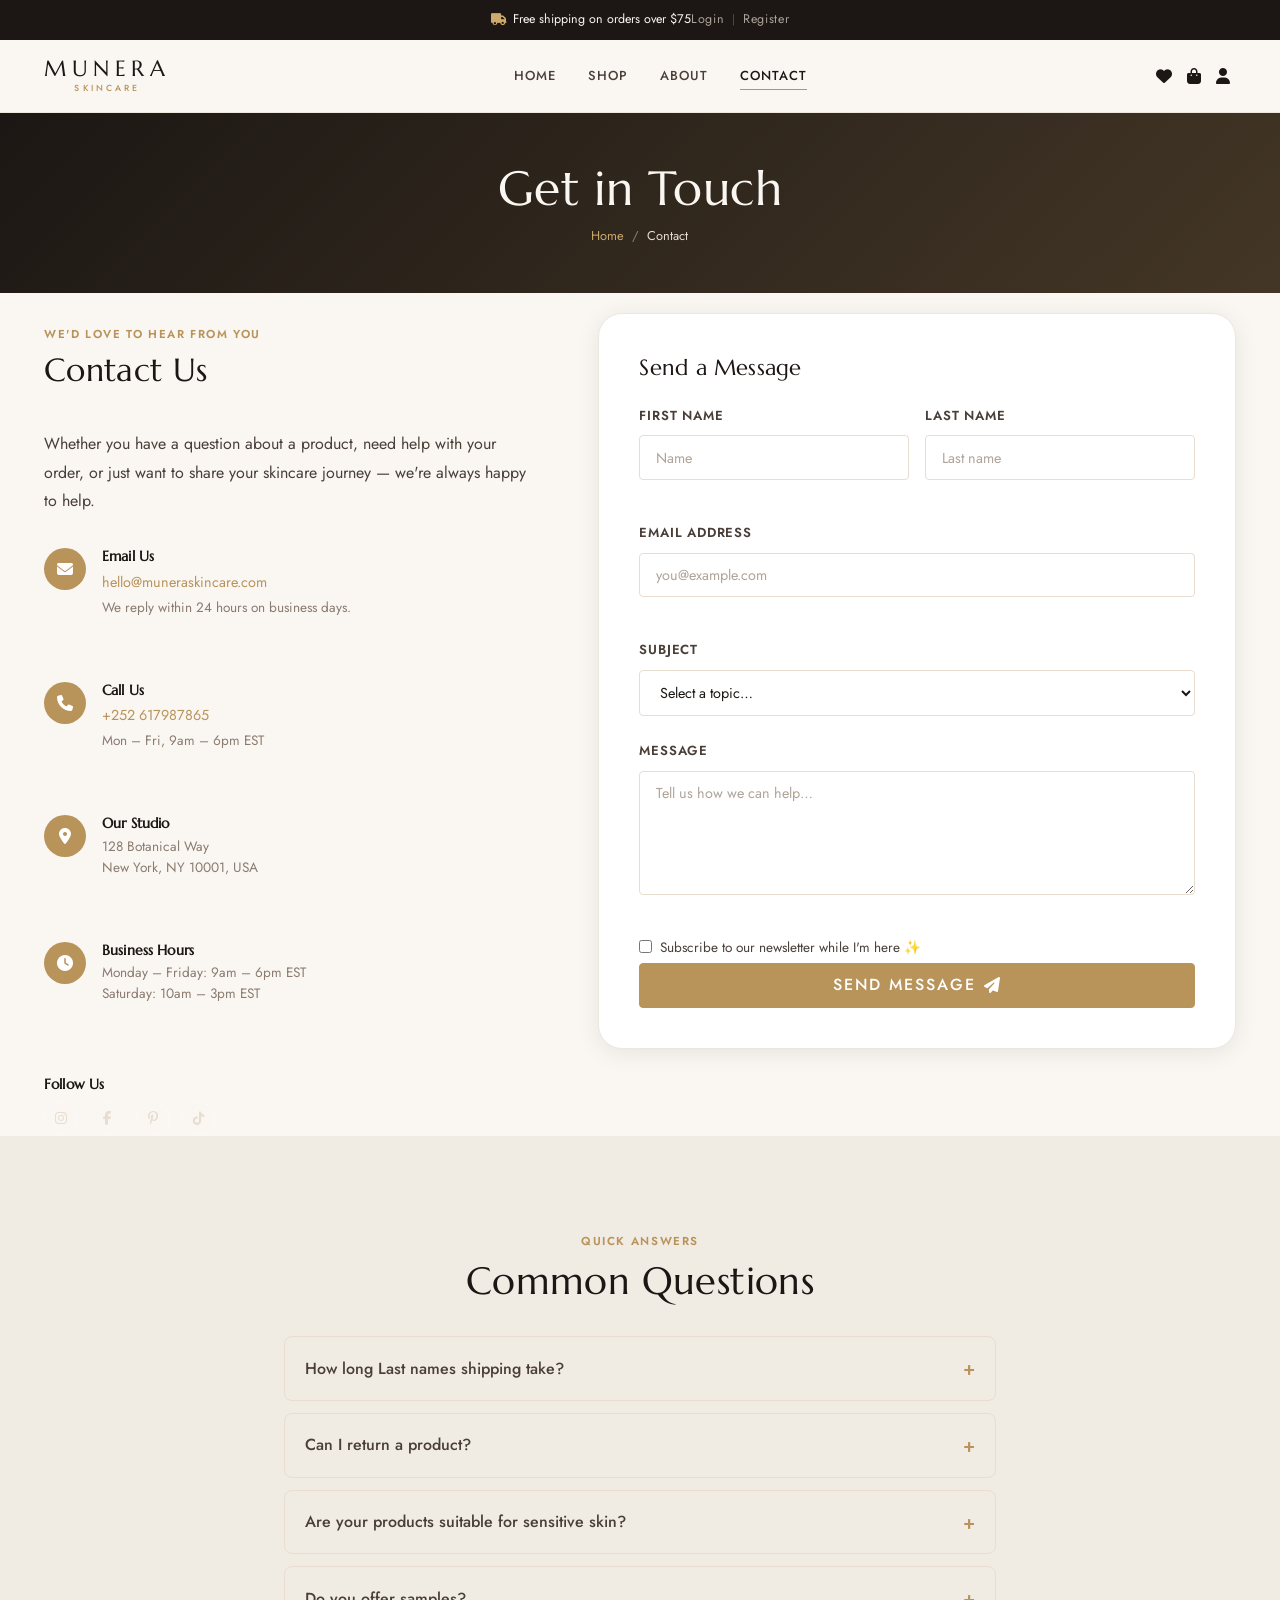
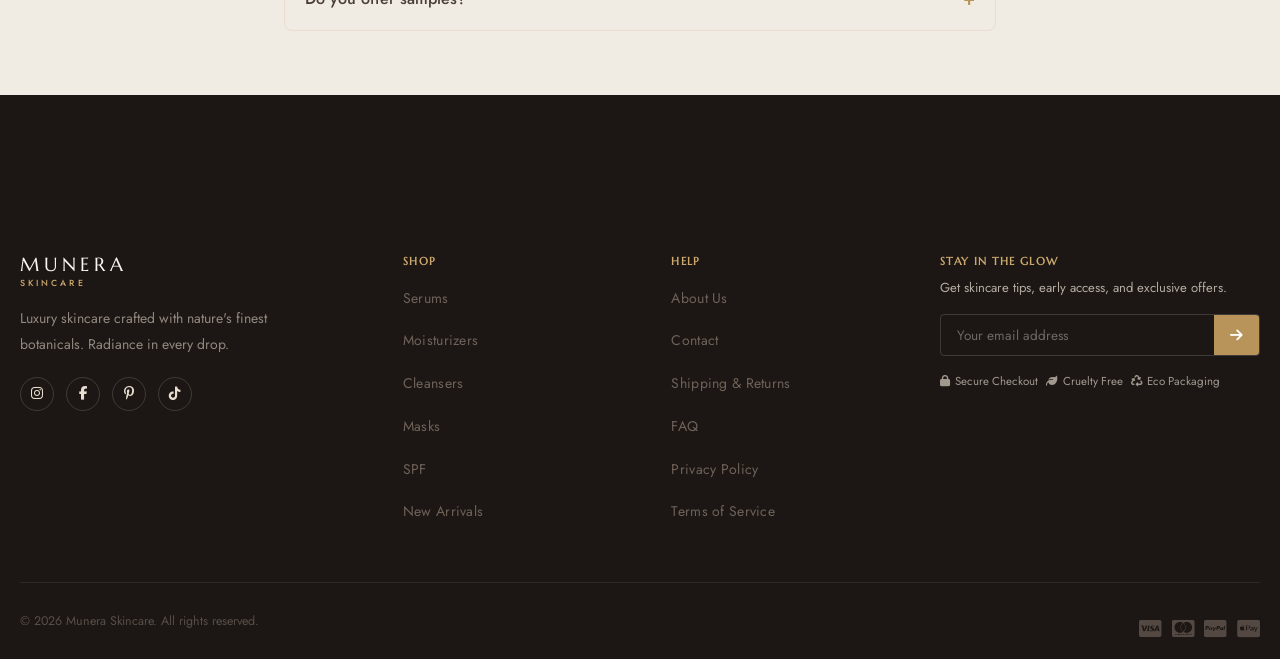
==== contact.html @ 031cec19 "contact" ====
<!DOCTYPE html>
<html lang="en">
<head>
  <meta charset="UTF-8">
  <meta name="viewport" content="width=device-width, initial-scale=1.0">
  <title>Contact — Munera Skincare</title>
  <link rel="preconnect" href="https://fonts.googleapis.com">
  <link rel="preconnect" href="https://fonts.gstatic.com" crossorigin>
  <link href="https://fonts.googleapis.com/css2?family=Marcellus&family=Jost:wght@300;400;500;600&display=swap" rel="stylesheet">
  <link rel="stylesheet" href="https://cdnjs.cloudflare.com/ajax/libs/font-awesome/6.5.0/css/all.min.css">
  <link rel="stylesheet" href="assets/css/style.css">
  <link rel="stylesheet" href="assets/css/pages.css">
</head>
<body>

  <div id="app-header"></div>
  <div id="toast-container"></div>

  <main>
    <div class="page-banner page-banner-sm">
      <div class="page-banner-overlay"></div>
      <div class="page-banner-content container">
        <h1>Get in Touch</h1>
        <nav class="breadcrumb" aria-label="Breadcrumb">
          <ol>
            <li><a href="index.html">Home</a></li>
            <li aria-current="page">Contact</li>
          </ol>
        </nav>
      </div>
    </div>

    <section class="contact-section section">
      <div class="container">
        <div class="contact-layout">

          <!-- Info Column -->
          <div class="contact-info">
            <div class="section-head" style="text-align:left">
              <span class="section-eyebrow">We'd love to hear from you</span>
              <h2 class="section-title">Contact Us</h2>
            </div>
            <p style="color:var(--text-body);margin-bottom:2rem;line-height:1.8">
              Whether you have a question about a product, need help with your order, or just want to share your skincare journey — we're always happy to help.
            </p>

            <div class="contact-info-items">
              <div class="contact-info-item">
                <div class="contact-icon"><i class="fas fa-envelope"></i></div>
                <div>
                  <h4>Email Us</h4>
                  <a href="mailto:hello@muneraskincare.com">hello@muneraskincare.com</a>
                  <p>We reply within 24 hours on business days.</p>
                </div>
              </div>
              <div class="contact-info-item">
                <div class="contact-icon"><i class="fas fa-phone"></i></div>
                <div>
                  <h4>Call Us</h4>
                  <a href="tel:+18005550123">+252 617987865</a>
                  <p>Mon – Fri, 9am – 6pm EST</p>
                </div>
              </div>
              <div class="contact-info-item">
                <div class="contact-icon"><i class="fas fa-map-marker-alt"></i></div>
                <div>
                  <h4>Our Studio</h4>
                  <p>128 Botanical Way<br>New York, NY 10001, USA</p>
                </div>
              </div>
              <div class="contact-info-item">
                <div class="contact-icon"><i class="fas fa-clock"></i></div>
                <div>
                  <h4>Business Hours</h4>
                  <p>Monday – Friday: 9am – 6pm EST<br>Saturday: 10am – 3pm EST</p>
                </div>
              </div>
            </div>

            <div class="contact-social">
              <h4>Follow Us</h4>
              <div class="footer-social" style="margin-top:.5rem">
                <a href="#" aria-label="Instagram"><i class="fab fa-instagram"></i></a>
                <a href="#" aria-label="Facebook"><i class="fab fa-facebook-f"></i></a>
                <a href="#" aria-label="Pinterest"><i class="fab fa-pinterest-p"></i></a>
                <a href="#" aria-label="TikTok"><i class="fab fa-tiktok"></i></a>
              </div>
            </div>
          </div>

          <!-- Contact Form -->
          <div class="contact-form-card">
            <h3>Send a Message</h3>
            <form id="contact-form" novalidate>

              <div class="form-row-2">
                <div class="form-group">
                  <label class="form-label">First Name</label>
                  <input type="text" id="cf-first" class="form-input" placeholder="Name" required>
                  <span class="field-error" id="cf-first-error"></span>
                </div>
                <div class="form-group">
                  <label class="form-label">Last Name</label>
                  <input type="text" id="cf-last" class="form-input" placeholder="Last name" required>
                </div>
              </div>

              <div class="form-group">
                <label class="form-label">Email Address</label>
                <input type="email" id="cf-email" class="form-input" placeholder="you@example.com" required>
                <span class="field-error" id="cf-email-error"></span>
              </div>

              <div class="form-group">
                <label class="form-label">Subject</label>
                <select id="cf-subject" class="form-input">
                  <option value="">Select a topic…</option>
                  <option value="order">Order Enquiry</option>
                  <option value="product">Product Question</option>
                  <option value="return">Returns &amp; Refunds</option>
                  <option value="wholesale">Wholesale</option>
                  <option value="press">Press &amp; Media</option>
                  <option value="other">Other</option>
                </select>
              </div>

              <div class="form-group">
                <label class="form-label">Message</label>
                <textarea id="cf-message" class="form-input form-textarea" rows="5" placeholder="Tell us how we can help…" required></textarea>
                <span class="field-error" id="cf-message-error"></span>
              </div>

              <div class="form-check-group">
                <label class="form-check">
                  <input type="checkbox" id="cf-newsletter"> Subscribe to our newsletter while I'm here ✨
                </label>
              </div>

              <div class="form-error-banner" id="cf-error" style="display:none"></div>
              <div class="form-success-banner" id="cf-success" style="display:none">
                <i class="fas fa-check-circle"></i> Thanks for reaching out! We'll be in touch soon.
              </div>

              <button type="submit" class="btn btn-gold btn-lg btn-block" id="cf-submit">
                Send Message <i class="fas fa-paper-plane"></i>
              </button>
            </form>
          </div>

        </div>
      </div>
    </section>

    <!-- FAQ Teaser -->
    <section class="contact-faq section" style="background:var(--cream-dark)">
      <div class="container" style="max-width:760px;text-align:center">
        <span class="section-eyebrow">Quick Answers</span>
        <h2 class="section-title">Common Questions</h2>
        <div class="faq-list">
          <details class="faq-item">
            <summary>How long Last names shipping take?</summary>
            <p>Standard shipping takes 3–5 business days within the US. Express (1–2 days) is available at checkout. International orders typically arrive in 7–14 days.</p>
          </details>
          <details class="faq-item">
            <summary>Can I return a product?</summary>
            <p>Yes — we offer a 30-day satisfaction guarantee. If you're not happy with your purchase, contact us and we'll arrange a full refund or exchange.</p>
          </details>
          <details class="faq-item">
            <summary>Are your products suitable for sensitive skin?</summary>
            <p>All Munera products are dermatologist-tested and fragrance-free. Products marked "sensitive" on our shop are specifically formulated for reactive skin.</p>
          </details>
          <details class="faq-item">
            <summary>Do you offer samples?</summary>
            <p>Yes! We include a complimentary sample with every order. You can also request specific samples when you email us.</p>
          </details>
        </div>
      </div>
    </section>

  </main>

  <div id="app-footer"></div>

  <script src="assets/js/api.js"></script>
  <script src="assets/js/app.js"></script>
  <script>
    document.addEventListener('DOMContentLoaded', () => {
      document.getElementById('contact-form')?.addEventListener('submit', async e => {
        e.preventDefault();
        clearErrors();

        const first   = document.getElementById('cf-first').value.trim();
        const email   = document.getElementById('cf-email').value.trim();
        const message = document.getElementById('cf-message').value.trim();
        let valid = true;

        if (!first)   { showErr('cf-first', 'Name is required.'); valid = false; }
        if (!/^[^\s@]+@[^\s@]+\.[^\s@]+$/.test(email)) { showErr('cf-email', 'Valid email required.'); valid = false; }
        if (!message) { showErr('cf-message', 'Please enter your message.'); valid = false; }
        if (!valid) return;

        const btn = document.getElementById('cf-submit');
        btn.disabled = true;
        btn.innerHTML = '<i class="fas fa-spinner fa-spin"></i> Sending…';

        // Simulate network delay
        await new Promise(r => setTimeout(r, 1000));

        document.getElementById('cf-success').style.display = 'flex';
        document.getElementById('contact-form').reset();
        btn.innerHTML = 'Send Message <i class="fas fa-paper-plane"></i>';
        btn.disabled = false;
        Toast.show('Message sent! We\'ll be in touch soon. ✨', 'success');
      });

      function showErr(id, msg) {
        const el = document.getElementById(`${id}-error`);
        if (el) el.textContent = msg;
        document.getElementById(id)?.classList.add('input-error');
      }
      function clearErrors() {
        document.querySelectorAll('.field-error').forEach(e => e.textContent = '');
        document.querySelectorAll('.form-input').forEach(i => i.classList.remove('input-error'));
        document.getElementById('cf-success').style.display = 'none';
      }
    });
  </script>
</body>
</html>
---- assets/css/style.css ----
/* ============================================================
   MUNERA SKINCARE — Global Styles
   Design System: Luxury Minimalism
   ============================================================ */

@import url('https://fonts.googleapis.com/css2?family=Marcellus&family=Jost:wght@300;400;500;600&display=swap');

/* ── CSS Variables ─────────────────────────────────────────── */
:root {
  --cream: #FAF7F3;
  --cream-dark: #F0EBE3;
  --parchment: #E8DDD0;
  --sand: #D9CBBA;
  --gold: #B8935A;
  --gold-light: #CDA96E;
  --gold-pale: #EDD9B0;
  --text-dark: #1C1714;
  --text-body: #4A3F38;
  --text-muted: #8A7B70;
  --text-light: #B0A49A;
  --border: #E4D9CC;
  --border-light: #EDE7DE;
  --white: #FFFFFF;
  --rose: #C4877A;
  --success: #6A9E72;
  --error: #C45252;
  --warning: #C49A52;
  --shadow-xs: 0 1px 4px rgba(28, 23, 20, 0.06);
  --shadow-sm: 0 2px 10px rgba(28, 23, 20, 0.08);
  --shadow-md: 0 6px 24px rgba(28, 23, 20, 0.10);
  --shadow-lg: 0 16px 48px rgba(28, 23, 20, 0.12);
  --shadow-xl: 0 32px 80px rgba(28, 23, 20, 0.14);
  --font-display: 'Marcellus', Georgia, serif;
  --font-body: 'Jost', 'Helvetica Neue', sans-serif;
  --space-xs: 4px;
  --space-sm: 8px;
  --space-md: 16px;
  --space-lg: 24px;
  --space-xl: 40px;
  --space-2xl: 64px;
  --space-3xl: 96px;
  --radius-sm: 4px;
  --radius-md: 8px;
  --radius-lg: 16px;
  --radius-xl: 24px;
  --radius-full: 999px;
  --ease: cubic-bezier(0.4, 0, 0.2, 1);
  --ease-out: cubic-bezier(0, 0, 0.2, 1);
  --ease-in: cubic-bezier(0.4, 0, 1, 1);
  --duration: 300ms;
  --duration-fast: 150ms;
  --duration-slow: 500ms;
  --container: 1240px;
  --header-h: 72px;
  --topbar-h: 40px;
}

/* ── Reset ─────────────────────────────────────────────────── */
*,
*::before,
*::after {
  box-sizing: border-box;
  margin: 0;
  padding: 0;
}

html {
  scroll-behavior: smooth;
  font-size: 16px;
  -webkit-text-size-adjust: 100%;
}

body {
  font-family: var(--font-body);
  font-weight: 400;
  line-height: 1.6;
  color: var(--text-body);
  background-color: var(--cream);
  overflow-x: hidden;
}

img,
video {
  max-width: 100%;
  display: block;
}

a {
  color: inherit;
  text-decoration: none;
}

button {
  cursor: pointer;
  border: none;
  background: none;
  font-family: inherit;
}

input,
textarea,
select {
  font-family: inherit;
  outline: none;
}

ul,
ol {
  list-style: none;
}

/* ── Typography ────────────────────────────────────────────── */
h1,
h2,
h3,
h4,
h5 {
  font-family: var(--font-display);
  font-weight: 400;
  line-height: 1.2;
  color: var(--text-dark);
  letter-spacing: 0.01em;
}

h1 {
  font-size: clamp(2rem, 5vw, 3.5rem);
}

h2 {
  font-size: clamp(1.6rem, 3.5vw, 2.5rem);
}

h3 {
  font-size: clamp(1.2rem, 2.5vw, 1.75rem);
}

h4 {
  font-size: 1.2rem;
}

h5 {
  font-size: 1rem;
}

p {
  line-height: 1.8;
}

.text-sm {
  font-size: 0.8125rem;
}

.text-base {
  font-size: 1rem;
}

.text-lg {
  font-size: 1.125rem;
}

.text-muted {
  color: var(--text-muted);
}

.text-gold {
  color: var(--gold);
}

.text-center {
  text-align: center;
}

/* ── Layout ────────────────────────────────────────────────── */
.container {
  max-width: var(--container);
  margin: 0 auto;
  padding: 0 var(--space-lg);
}

.section-pad {
  padding: var(--space-3xl) 0;
}

.section-pad-sm {
  padding: var(--space-2xl) 0;
}

.grid-2 {
  display: grid;
  grid-template-columns: 1fr 1fr;
  gap: var(--space-xl);
}

.grid-3 {
  display: grid;
  grid-template-columns: repeat(3, 1fr);
  gap: var(--space-xl);
}

.grid-4 {
  display: grid;
  grid-template-columns: repeat(4, 1fr);
  gap: var(--space-lg);
}

/* ── Section Headers ───────────────────────────────────────── */
.section-header {
  text-align: center;
  margin-bottom: var(--space-2xl);
}

.section-header .eyebrow {
  display: block;
  font-size: 0.75rem;
  font-weight: 600;
  letter-spacing: 0.2em;
  text-transform: uppercase;
  color: var(--gold);
  margin-bottom: var(--space-sm);
}

.section-header h2 {
  margin-bottom: var(--space-md);
}

.section-header p {
  color: var(--text-muted);
  max-width: 520px;
  margin: 0 auto;
  font-size: 0.9375rem;
}

.section-divider {
  display: flex;
  align-items: center;
  gap: var(--space-md);
  margin: var(--space-md) auto;
  max-width: 200px;
  justify-content: center;
}

.section-divider::before,
.section-divider::after {
  content: '';
  flex: 1;
  height: 1px;
  background: var(--gold-pale);
}

.section-divider i {
  color: var(--gold);
  font-size: 0.625rem;
}

/* ── Buttons ───────────────────────────────────────────────── */
.btn {
  display: inline-flex;
  align-items: center;
  justify-content: center;
  gap: var(--space-sm);
  padding: 14px 32px;
  font-family: var(--font-body);
  font-size: 0.8125rem;
  font-weight: 500;
  letter-spacing: 0.12em;
  text-transform: uppercase;
  border-radius: var(--radius-sm);
  transition: all var(--duration) var(--ease);
  white-space: nowrap;
  line-height: 1;
}

.btn-primary {
  background-color: var(--text-dark);
  color: var(--white);
  border: 1px solid var(--text-dark);
}

.btn-primary:hover {
  background-color: var(--gold);
  border-color: var(--gold);
  transform: translateY(-1px);
  box-shadow: var(--shadow-md);
}

.btn-secondary {
  background-color: transparent;
  color: var(--text-dark);
  border: 1px solid var(--text-dark);
}

.btn-secondary:hover {
  background-color: var(--text-dark);
  color: var(--white);
}

.btn-gold {
  background-color: var(--gold);
  color: var(--white);
  border: 1px solid var(--gold);
}

.btn-gold:hover {
  background-color: var(--text-dark);
  border-color: var(--text-dark);
  transform: translateY(-1px);
  box-shadow: var(--shadow-md);
}

.btn-outline-gold {
  background-color: transparent;
  color: var(--gold);
  border: 1px solid var(--gold);
}

.btn-outline-gold:hover {
  background-color: var(--gold);
  color: var(--white);
}

.btn-ghost {
  background-color: transparent;
  color: var(--text-body);
  border: 1px solid var(--border);
}

.btn-ghost:hover {
  border-color: var(--text-dark);
  color: var(--text-dark);
}

.btn-icon {
  display: inline-flex;
  align-items: center;
  justify-content: center;
  width: 44px;
  height: 44px;
  border-radius: var(--radius-full);
  color: var(--text-dark);
  transition: all var(--duration-fast) var(--ease);
  position: relative;
}

.btn-icon:hover {
  background-color: var(--cream-dark);
  color: var(--gold);
}

.btn-sm {
  padding: 10px 20px;
  font-size: 0.75rem;
}

.btn-lg {
  padding: 18px 48px;
  font-size: 0.875rem;
}

.btn-full {
  width: 100%;
}

.btn:disabled {
  opacity: 0.5;
  cursor: not-allowed;
  pointer-events: none;
}

.btn-loading {
  position: relative;
  pointer-events: none;
}

.btn-loading::after {
  content: '';
  position: absolute;
  width: 16px;
  height: 16px;
  border: 2px solid transparent;
  border-top-color: currentColor;
  border-radius: 50%;
  animation: spin 0.7s linear infinite;
}

/* ── Badge ─────────────────────────────────────────────────── */
.badge {
  display: inline-flex;
  align-items: center;
  justify-content: center;
  min-width: 18px;
  height: 18px;
  padding: 0 5px;
  font-size: 0.6875rem;
  font-weight: 600;
  line-height: 1;
  background-color: var(--gold);
  color: var(--white);
  border-radius: var(--radius-full);
}

/* ── Form Elements ─────────────────────────────────────────── */
.form-group {
  margin-bottom: var(--space-lg);
}

.form-label {
  display: block;
  font-size: 0.8125rem;
  font-weight: 500;
  letter-spacing: 0.05em;
  color: var(--text-dark);
  margin-bottom: var(--space-xs);
  text-transform: uppercase;
}

.form-input {
  width: 100%;
  padding: 13px 16px;
  font-size: 0.9375rem;
  color: var(--text-dark);
  background-color: var(--white);
  border: 1px solid var(--border);
  border-radius: var(--radius-sm);
  transition: border-color var(--duration-fast) var(--ease);
}

.form-input:focus {
  border-color: var(--gold);
  box-shadow: 0 0 0 3px rgba(184, 147, 90, 0.12);
}

.form-input::placeholder {
  color: var(--text-light);
}

.form-input.error {
  border-color: var(--error);
}

.form-error {
  font-size: 0.8125rem;
  color: var(--error);
  margin-top: 6px;
}

.form-select {
  appearance: none;
  background-image: url("data:image/svg+xml,%3Csvg xmlns='http://www.w3.org/2000/svg' width='12' height='8' fill='none'%3E%3Cpath d='M1 1l5 5 5-5' stroke='%238A7B70' stroke-width='1.5' stroke-linecap='round'/%3E%3C/svg%3E");
  background-repeat: no-repeat;
  background-position: right 16px center;
  padding-right: 40px;
}

textarea.form-input {
  resize: vertical;
  min-height: 120px;
}

/* ── Top Bar ───────────────────────────────────────────────── */
.topbar {
  background-color: var(--text-dark);
  color: var(--parchment);
  height: var(--topbar-h);
  display: flex;
  align-items: center;
}

.topbar .container {
  display: flex;
  align-items: center;
  justify-content: space-between;
}

.topbar-message {
  font-size: 0.75rem;
  letter-spacing: 0.08em;
  color: var(--parchment);
}

.topbar-message a {
  color: var(--gold-pale);
  text-decoration: underline;
  margin-left: 4px;
}

.topbar-links {
  display: flex;
  gap: var(--space-lg);
  font-size: 0.75rem;
}

.topbar-links a {
  color: var(--parchment);
  opacity: 0.7;
  transition: opacity var(--duration-fast);
  letter-spacing: 0.05em;
}

.topbar-links a:hover {
  opacity: 1;
}

/* ── Header ────────────────────────────────────────────────── */
.site-header {
  position: sticky;
  top: 0;
  left: 0;
  right: 0;
  z-index: 1000;
  background-color: var(--cream);
  border-bottom: 1px solid var(--border-light);
  transition: transform 0.3s var(--ease), box-shadow 0.3s var(--ease), background 0.3s var(--ease);
}

.site-header.scrolled {
  box-shadow: var(--shadow-sm);
}

.site-header.header-hidden {
  transform: translateY(-100%);
}

.header-inner {
  display: flex;
  align-items: center;
  justify-content: space-between;
  height: var(--header-h);
  gap: var(--space-xl);
}

/* Logo */
.logo {
  display: flex;
  flex-direction: column;
  align-items: center;
  text-decoration: none;
  flex-shrink: 0;
}

.logo-text {
  font-family: var(--font-display);
  font-size: 1.625rem;
  color: var(--text-dark);
  letter-spacing: 0.3em;
  line-height: 1;
}

.logo-tagline {
  font-size: 0.5625rem;
  font-weight: 500;
  letter-spacing: 0.45em;
  color: var(--gold);
  text-transform: uppercase;
  margin-top: 3px;
}

/* Main Nav */
.main-nav {
  display: flex;
  gap: 0;
}

.main-nav>ul {
  display: flex;
  align-items: center;
  gap: 4px;
}

.main-nav a {
  display: block;
  padding: 8px 14px;
  font-size: 0.8125rem;
  font-weight: 500;
  letter-spacing: 0.08em;
  text-transform: uppercase;
  color: var(--text-body);
  transition: color var(--duration-fast) var(--ease);
  position: relative;
}

.main-nav a::after {
  content: '';
  position: absolute;
  bottom: 4px;
  left: 14px;
  right: 14px;
  height: 1px;
  background-color: var(--gold);
  transform: scaleX(0);
  transition: transform var(--duration) var(--ease);
  transform-origin: center;
}

.main-nav a:hover,
.main-nav a.active {
  color: var(--text-dark);
}

.main-nav a:hover::after,
.main-nav a.active::after {
  transform: scaleX(1);
}

/* Dropdown */
.nav-item {
  position: relative;
}

.nav-dropdown {
  position: absolute;
  top: calc(100% + 8px);
  left: 0;
  min-width: 200px;
  background-color: var(--white);
  border: 1px solid var(--border-light);
  border-radius: var(--radius-md);
  box-shadow: var(--shadow-lg);
  padding: var(--space-sm) 0;
  opacity: 0;
  visibility: hidden;
  transform: translateY(8px);
  transition: all var(--duration-fast) var(--ease);
  z-index: 100;
}

.nav-item:hover .nav-dropdown {
  opacity: 1;
  visibility: visible;
  transform: translateY(0);
}

.nav-dropdown li a {
  padding: 10px 20px;
  font-size: 0.8125rem;
  letter-spacing: 0.05em;
  text-transform: none;
  color: var(--text-body);
}

.nav-dropdown li a::after {
  display: none;
}

.nav-dropdown li a:hover {
  color: var(--gold);
  background-color: var(--cream);
}

/* Header Actions */
.header-actions {
  display: flex;
  align-items: center;
  gap: 4px;
}

.header-actions .btn-icon {
  width: 40px;
  height: 40px;
  font-size: 1rem;
  color: var(--text-body);
}

.header-actions .btn-icon:hover {
  color: var(--gold);
}

.icon-wrap {
  position: relative;
  display: inline-flex;
}

.icon-wrap .badge {
  position: absolute;
  top: -4px;
  right: -4px;
  min-width: 16px;
  height: 16px;
  font-size: 0.625rem;
  padding: 0 4px;
  pointer-events: none;
}

/* ── Hamburger Toggle ──────────────────────────────────────── */
.menu-toggle {
  display: none;
  flex-direction: column;
  justify-content: center;
  align-items: center;
  gap: 5px;
  width: 40px;
  height: 40px;
  background: none;
  border: none;
  cursor: pointer;
  padding: 6px;
  flex-shrink: 0;
}

.menu-toggle span {
  display: block;
  width: 22px;
  height: 2px;
  background-color: var(--text-dark);
  border-radius: 2px;
  transition: transform 0.3s var(--ease), opacity 0.3s var(--ease);
  transform-origin: center;
}

#menu-toggle.open span:nth-child(1) {
  transform: translateY(7px) rotate(45deg);
}

#menu-toggle.open span:nth-child(2) {
  opacity: 0;
  transform: scaleX(0);
}

#menu-toggle.open span:nth-child(3) {
  transform: translateY(-7px) rotate(-45deg);
}

/* ── Search Bar ────────────────────────────────────────────── */
.search-overlay {
  position: fixed;
  top: 0;
  left: 0;
  right: 0;
  bottom: 0;
  background-color: rgba(28, 23, 20, 0.5);
  z-index: 2000;
  opacity: 0;
  visibility: hidden;
  transition: all var(--duration) var(--ease);
  backdrop-filter: blur(4px);
}

.search-overlay.active {
  opacity: 1;
  visibility: visible;
}

.search-box {
  position: absolute;
  top: 0;
  left: 0;
  right: 0;
  background-color: var(--white);
  padding: var(--space-lg) 0;
  transform: translateY(-100%);
  transition: transform var(--duration) var(--ease);
}

.search-overlay.active .search-box {
  transform: translateY(0);
}

.search-form {
  display: flex;
  align-items: center;
  gap: var(--space-md);
  max-width: 640px;
  margin: 0 auto;
}

.search-form input {
  flex: 1;
  font-family: var(--font-display);
  font-size: 1.5rem;
  color: var(--text-dark);
  border: none;
  border-bottom: 1px solid var(--border);
  padding: 8px 0;
  background: transparent;
}

.search-form input::placeholder {
  color: var(--parchment);
}

.search-close {
  font-size: 1.125rem;
  color: var(--text-muted);
  transition: color var(--duration-fast);
}

.search-close:hover {
  color: var(--text-dark);
}

/* ── Mobile Nav ────────────────────────────────────────────── */
.mobile-nav {
  position: fixed;
  top: 0;
  left: 0;
  bottom: 0;
  width: min(300px, 85vw);
  background: white;
  z-index: 1100;
  transform: translateX(-100%);
  transition: transform 0.35s cubic-bezier(0.4, 0, 0.2, 1);
  display: flex;
  flex-direction: column;
  overflow-y: auto;
}

.mobile-nav.open {
  transform: none;
}

.mobile-nav-head {
  display: flex;
  justify-content: space-between;
  align-items: center;
  padding: 1.25rem 1.5rem;
  border-bottom: 1px solid var(--cream-dark);
}

.mobile-close {
  background: none;
  border: none;
  cursor: pointer;
  font-size: 1.1rem;
  color: var(--text-muted);
}

.mobile-nav-list {
  list-style: none;
  padding: 1rem 0;
  flex: 1;
}

.mobile-nav-list li a {
  display: flex;
  align-items: center;
  gap: 0.75rem;
  padding: 0.8rem 1.5rem;
  color: var(--text-body);
  text-decoration: none;
  font-size: 0.9rem;
  transition: background 0.2s, color 0.2s;
}

.mobile-nav-list li a:hover {
  background: var(--cream-dark);
  color: var(--gold);
}

.mobile-divider {
  height: 1px;
  background: var(--cream-dark);
  margin: 0.5rem 1.5rem;
}

/* ── Mobile Overlay ────────────────────────────────────────── */
.mobile-overlay {
  position: fixed;
  inset: 0;
  background: rgba(0, 0, 0, 0.5);
  z-index: 1099;
  opacity: 0;
  pointer-events: none;
  transition: opacity 0.3s;
}

.mobile-overlay.open {
  opacity: 1;
  pointer-events: all;
}

/* ── Footer ────────────────────────────────────────────────── */
.site-footer {
  background-color: var(--text-dark);
  color: var(--parchment);
  padding-top: var(--space-3xl);
}

.footer-grid {
  display: grid;
  grid-template-columns: 1.5fr 1fr 1fr 1fr;
  gap: var(--space-2xl);
  padding-bottom: var(--space-2xl);
  border-bottom: 1px solid rgba(255, 255, 255, 0.08);
}

.footer-brand .logo-text {
  color: var(--white);
  font-size: 1.5rem;
}

.footer-brand .logo-tagline {
  color: var(--gold);
}

.footer-brand p {
  margin-top: var(--space-md);
  font-size: 0.875rem;
  color: var(--text-light);
  line-height: 1.8;
  max-width: 260px;
}

.footer-socials {
  display: flex;
  gap: var(--space-sm);
  margin-top: var(--space-lg);
}

.footer-socials a {
  width: 38px;
  height: 38px;
  border-radius: var(--radius-full);
  border: 1px solid rgba(255, 255, 255, 0.1);
  display: flex;
  align-items: center;
  justify-content: center;
  font-size: 0.8125rem;
  color: var(--text-muted);
  transition: all var(--duration-fast);
}

.footer-socials a:hover {
  border-color: var(--gold);
  color: var(--gold);
  transform: translateY(-2px);
}

.footer-col h4 {
  color: var(--white);
  font-family: var(--font-display);
  font-size: 1rem;
  letter-spacing: 0.08em;
  margin-bottom: var(--space-lg);
}

.footer-col ul li {
  margin-bottom: 10px;
}

.footer-col ul li a {
  font-size: 0.875rem;
  color: var(--text-muted);
  transition: color var(--duration-fast);
  letter-spacing: 0.02em;
}

.footer-col ul li a:hover {
  color: var(--gold-pale);
}

.footer-newsletter h4 {
  color: var(--white);
  font-family: var(--font-display);
  font-size: 1rem;
  letter-spacing: 0.08em;
  margin-bottom: var(--space-sm);
}

.footer-newsletter p {
  font-size: 0.875rem;
  color: var(--text-muted);
  margin-bottom: var(--space-md);
}

.newsletter-form {
  display: flex;
  gap: 0;
}

.newsletter-form input {
  flex: 1;
  padding: 12px 16px;
  font-size: 0.875rem;
  background-color: rgba(255, 255, 255, 0.06);
  border: 1px solid rgba(255, 255, 255, 0.1);
  border-right: none;
  border-radius: var(--radius-sm) 0 0 var(--radius-sm);
  color: var(--white);
}

.newsletter-form input::placeholder {
  color: var(--text-muted);
}

.newsletter-form input:focus {
  border-color: var(--gold);
  outline: none;
}

.newsletter-form button {
  padding: 12px 20px;
  background-color: var(--gold);
  color: var(--white);
  border-radius: 0 var(--radius-sm) var(--radius-sm) 0;
  font-size: 0.8125rem;
  font-weight: 500;
  letter-spacing: 0.08em;
  transition: background-color var(--duration-fast);
}

.newsletter-form button:hover {
  background-color: var(--gold-light);
}

.footer-bottom {
  display: flex;
  align-items: center;
  justify-content: space-between;
  padding: var(--space-lg) 0;
  font-size: 0.8125rem;
  color: var(--text-muted);
}

.footer-bottom-links {
  display: flex;
  gap: var(--space-lg);
}

.footer-bottom-links a {
  color: var(--text-muted);
  transition: color var(--duration-fast);
}

.footer-bottom-links a:hover {
  color: var(--gold-pale);
}

/* ── Breadcrumbs ───────────────────────────────────────────── */
.breadcrumbs {
  padding: var(--space-md) 0;
  border-bottom: 1px solid var(--border-light);
  background-color: var(--cream-dark);
}

.breadcrumbs ol {
  display: flex;
  align-items: center;
  gap: var(--space-sm);
  font-size: 0.8125rem;
  color: var(--text-muted);
}

.breadcrumbs ol li a {
  color: var(--text-muted);
  transition: color var(--duration-fast);
}

.breadcrumbs ol li a:hover {
  color: var(--gold);
}

.breadcrumbs ol li+li::before {
  content: '/';
  margin-right: var(--space-sm);
  color: var(--text-light);
}

.breadcrumbs ol li:last-child {
  color: var(--text-dark);
}

/* ── Toasts ────────────────────────────────────────────────── */
.toast-container {
  position: fixed;
  bottom: var(--space-xl);
  right: var(--space-xl);
  z-index: 9999;
  display: flex;
  flex-direction: column;
  gap: var(--space-sm);
}

.toast {
  display: flex;
  align-items: center;
  gap: var(--space-md);
  padding: 14px 20px;
  background-color: var(--white);
  border-radius: var(--radius-md);
  box-shadow: var(--shadow-lg);
  border-left: 3px solid var(--gold);
  min-width: 280px;
  max-width: 360px;
  transform: translateX(120%);
  transition: transform var(--duration) var(--ease);
}

.toast.show {
  transform: translateX(0);
}

.toast.success {
  border-color: var(--success);
}

.toast.error {
  border-color: var(--error);
}

.toast.warning {
  border-color: var(--warning);
}

.toast-icon {
  font-size: 1rem;
  color: var(--gold);
  flex-shrink: 0;
}

.toast.success .toast-icon {
  color: var(--success);
}

.toast.error .toast-icon {
  color: var(--error);
}

.toast-content {
  flex: 1;
}

.toast-title {
  font-size: 0.875rem;
  font-weight: 600;
  color: var(--text-dark);
}

.toast-msg {
  font-size: 0.8125rem;
  color: var(--text-muted);
  margin-top: 2px;
}

.toast-close {
  color: var(--text-light);
  font-size: 0.875rem;
  flex-shrink: 0;
  transition: color var(--duration-fast);
}

.toast-close:hover {
  color: var(--text-dark);
}

/* ── Modals ────────────────────────────────────────────────── */
.modal-backdrop {
  position: fixed;
  inset: 0;
  background: rgba(28, 23, 20, 0.6);
  z-index: 5000;
  opacity: 0;
  visibility: hidden;
  transition: all var(--duration) var(--ease);
  display: flex;
  align-items: center;
  justify-content: center;
  padding: var(--space-lg);
  backdrop-filter: blur(4px);
}

.modal-backdrop.active {
  opacity: 1;
  visibility: visible;
}

.modal {
  background-color: var(--white);
  border-radius: var(--radius-lg);
  max-width: 520px;
  width: 100%;
  padding: var(--space-2xl);
  box-shadow: var(--shadow-xl);
  transform: scale(0.9) translateY(24px);
  transition: transform var(--duration) var(--ease);
}

.modal-backdrop.active .modal {
  transform: scale(1) translateY(0);
}

.modal-header {
  display: flex;
  align-items: center;
  justify-content: space-between;
  margin-bottom: var(--space-xl);
}

/* Quick View */
.quick-add-modal {
  max-width: 740px;
  display: grid;
  grid-template-columns: 1fr 1fr;
  gap: var(--space-xl);
  padding: 0;
  overflow: hidden;
}

.quick-add-img {
  aspect-ratio: 1;
  object-fit: cover;
  border-radius: var(--radius-lg) 0 0 var(--radius-lg);
}

.quick-add-info {
  padding: var(--space-xl) var(--space-xl) var(--space-xl) 0;
}

/* ── Loading Spinner ───────────────────────────────────────── */
.spinner {
  display: inline-block;
  width: 36px;
  height: 36px;
  border: 2px solid var(--border);
  border-top-color: var(--gold);
  border-radius: 50%;
  animation: spin 0.8s linear infinite;
}

.page-loader {
  display: flex;
  align-items: center;
  justify-content: center;
  padding: var(--space-3xl);
}

@keyframes spin {
  to {
    transform: rotate(360deg);
  }
}

/* ── Empty State ───────────────────────────────────────────── */
.empty-state {
  text-align: center;
  padding: var(--space-3xl) var(--space-xl);
}

.empty-state-icon {
  width: 80px;
  height: 80px;
  background-color: var(--cream-dark);
  border-radius: 50%;
  display: flex;
  align-items: center;
  justify-content: center;
  font-size: 2rem;
  color: var(--text-light);
  margin: 0 auto var(--space-lg);
}

.empty-state h3 {
  font-size: 1.25rem;
  margin-bottom: var(--space-sm);
  color: var(--text-dark);
}

.empty-state p {
  color: var(--text-muted);
  font-size: 0.9375rem;
  margin-bottom: var(--space-xl);
}

/* ── Qty Selector ──────────────────────────────────────────── */
.qty-selector {
  display: flex;
  align-items: center;
  border: 1px solid var(--border);
  border-radius: var(--radius-sm);
  overflow: hidden;
  height: 44px;
}

.qty-btn {
  width: 40px;
  height: 100%;
  display: flex;
  align-items: center;
  justify-content: center;
  font-size: 0.875rem;
  color: var(--text-body);
  transition: all var(--duration-fast);
  flex-shrink: 0;
}

.qty-btn:hover {
  background-color: var(--cream-dark);
  color: var(--gold);
}

.qty-input {
  width: 48px;
  text-align: center;
  border: none;
  border-left: 1px solid var(--border);
  border-right: 1px solid var(--border);
  height: 100%;
  font-size: 0.9375rem;
  font-weight: 500;
  color: var(--text-dark);
  background: transparent;
}

/* ── Star Rating ───────────────────────────────────────────── */
.stars {
  display: flex;
  gap: 2px;
}

.stars i {
  font-size: 0.8125rem;
  color: var(--gold);
}

.stars i.far {
  color: var(--parchment);
}

.rating-wrap {
  display: flex;
  align-items: center;
  gap: var(--space-sm);
}

.rating-count {
  font-size: 0.8125rem;
  color: var(--text-muted);
}

/* ── Product Badge ─────────────────────────────────────────── */
.product-badge {
  display: inline-block;
  padding: 4px 10px;
  font-size: 0.625rem;
  font-weight: 600;
  letter-spacing: 0.1em;
  text-transform: uppercase;
  border-radius: var(--radius-sm);
  background-color: var(--text-dark);
  color: var(--white);
}

.product-badge.sale {
  background-color: var(--rose);
}

.product-badge.new {
  background-color: var(--gold);
}

.product-badge.best {
  background-color: var(--text-dark);
}

.product-badge.value {
  background-color: var(--gold);
}

/* ── Price ─────────────────────────────────────────────────── */
.price {
  font-family: var(--font-display);
  font-size: 1.125rem;
  color: var(--text-dark);
}

.price-original {
  font-family: var(--font-body);
  font-size: 0.875rem;
  color: var(--text-light);
  text-decoration: line-through;
  margin-right: var(--space-xs);
}

.price-sale {
  color: var(--rose);
}

/* ── Utility ───────────────────────────────────────────────── */
.visually-hidden {
  position: absolute;
  width: 1px;
  height: 1px;
  overflow: hidden;
  clip: rect(0, 0, 0, 0);
  white-space: nowrap;
}

.d-none {
  display: none !important;
}

.d-flex {
  display: flex;
}

.d-grid {
  display: grid;
}

.mt-auto {
  margin-top: auto;
}

.ml-auto {
  margin-left: auto;
}

.mt-sm {
  margin-top: var(--space-sm);
}

.mt-md {
  margin-top: var(--space-md);
}

.mt-lg {
  margin-top: var(--space-lg);
}

.mt-xl {
  margin-top: var(--space-xl);
}

.mb-md {
  margin-bottom: var(--space-md);
}

.mb-lg {
  margin-bottom: var(--space-lg);
}

.mb-xl {
  margin-bottom: var(--space-xl);
}

.gap-sm {
  gap: var(--space-sm);
}

.gap-md {
  gap: var(--space-md);
}

.gap-lg {
  gap: var(--space-lg);
}

.align-center {
  align-items: center;
}

.divider {
  border: none;
  border-top: 1px solid var(--border-light);
  margin: var(--space-lg) 0;
}

/* ── Page Hero ─────────────────────────────────────────────── */
.page-hero {
  background-color: var(--cream-dark);
  padding: var(--space-2xl) 0;
  text-align: center;
  position: relative;
  overflow: hidden;
}

.page-hero::before {
  content: '';
  position: absolute;
  inset: 0;
  background: radial-gradient(ellipse at 30% 50%, rgba(184, 147, 90, 0.08) 0%, transparent 70%), radial-gradient(ellipse at 70% 50%, rgba(196, 135, 122, 0.06) 0%, transparent 70%);
}

.page-hero-content {
  position: relative;
}

.page-hero h1 {
  margin-bottom: var(--space-sm);
}

.page-hero p {
  color: var(--text-muted);
  font-size: 0.9375rem;
}

/* ── Animations ────────────────────────────────────────────── */
@keyframes fadeInUp {
  from {
    opacity: 0;
    transform: translateY(24px);
  }

  to {
    opacity: 1;
    transform: translateY(0);
  }
}

@keyframes fadeIn {
  from {
    opacity: 0;
  }

  to {
    opacity: 1;
  }
}

@keyframes slideInLeft {
  from {
    opacity: 0;
    transform: translateX(-24px);
  }

  to {
    opacity: 1;
    transform: translateX(0);
  }
}

.animate-fade-up {
  animation: fadeInUp 0.6s var(--ease-out) both;
}

.animate-fade-up-delay-1 {
  animation-delay: 0.1s;
}

.animate-fade-up-delay-2 {
  animation-delay: 0.2s;
}

.animate-fade-up-delay-3 {
  animation-delay: 0.3s;
}

/* ── Responsive ────────────────────────────────────────────── */
@media (max-width: 1024px) {
  .main-nav {
    display: none;
  }

  .menu-toggle {
    display: flex;
  }

  .topbar-links {
    display: none;
  }

  .footer-grid {
    grid-template-columns: 1fr 1fr;
  }

  .products-grid {
    grid-template-columns: repeat(2, 1fr);
    gap: 1rem;
  }
}

@media (max-width: 768px) {
  :root {
    --header-h: 60px;
    --topbar-h: 36px;
  }

  .header-inner {
    gap: var(--space-sm);
  }

  .grid-2 {
    grid-template-columns: 1fr;
  }

  .grid-3 {
    grid-template-columns: 1fr 1fr;
  }

  .grid-4 {
    grid-template-columns: 1fr 1fr;
  }

  .toast-container {
    right: var(--space-md);
    bottom: var(--space-md);
  }

  .footer-grid {
    grid-template-columns: 1fr;
    gap: var(--space-xl);
  }
}

@media (max-width: 480px) {
  .container {
    padding: 0 var(--space-md);
  }

  .grid-3 {
    grid-template-columns: 1fr;
  }

  .grid-4 {
    grid-template-columns: 1fr 1fr;
  }

  .toast {
    min-width: unset;
    max-width: calc(100vw - 32px);
  }

  .products-grid {
    grid-template-columns: repeat(2, 1fr);
    gap: 0.75rem;
  }

  .product-card-body {
    padding: 0.75rem 0.85rem 1rem;
  }

  .product-name {
    font-size: 0.9rem;
  }

  .price-current {
    font-size: 0.9rem;
  }

  .section-title {
    font-size: 1.4rem;
  }

  .btn {
    padding: 12px 20px;
    font-size: 0.75rem;
  }
}

/* ═══════════════════════════════════════════════════════════════
   PATCH — Bridge app.js-generated HTML to existing styles
   ═══════════════════════════════════════════════════════════════ */

/* Logo aliases */
.site-logo a {
  text-decoration: none;
  display: flex;
  flex-direction: column;
  align-items: center;
}

.logo-name {
  font-family: var(--font-display);
  font-size: 1.4rem;
  letter-spacing: 0.25em;
  color: var(--text-dark);
  line-height: 1;
}

.logo-tagline {
  font-size: 0.55rem;
  letter-spacing: 0.35em;
  color: var(--gold);
  text-transform: uppercase;
  margin-top: 2px;
}

.site-header.scrolled .logo-name {
  color: var(--text-dark);
}

/* Topbar aliases */
.topbar-inner {
  display: flex;
  justify-content: space-between;
  align-items: center;
}

.topbar-text {
  font-size: 0.78rem;
  color: var(--cream);
  display: flex;
  align-items: center;
  gap: 0.4rem;
}

.topbar-text i {
  color: var(--gold-light);
}

.topbar-links {
  display: flex;
  align-items: center;
  gap: 0.5rem;
}

.topbar-links a {
  font-size: 0.78rem;
  color: var(--parchment);
  text-decoration: none;
  transition: color 0.2s;
}

.topbar-links a:hover {
  color: var(--gold-light);
}

.topbar-sep {
  color: rgba(255, 255, 255, 0.25);
  font-size: 0.7rem;
}

/* Action buttons */
.action-btn {
  position: relative;
  background: none;
  border: none;
  cursor: pointer;
  color: var(--text-dark);
  font-size: 1rem;
  padding: 0.35rem;
  text-decoration: none;
  display: flex;
  align-items: center;
  justify-content: center;
  transition: color 0.2s;
}

.action-btn:hover {
  color: var(--gold);
}

.action-btn .badge {
  position: absolute;
  top: -5px;
  right: -5px;
  background: var(--gold);
  color: white;
  font-size: 0.6rem;
  font-weight: 700;
  width: 17px;
  height: 17px;
  border-radius: 50%;
  display: flex;
  align-items: center;
  justify-content: center;
  pointer-events: none;
  min-width: unset;
  padding: 0;
}

/* Search overlay — app.js uses .open */
.search-overlay.open {
  opacity: 1;
  pointer-events: all;
  visibility: visible;
}

.search-overlay-inner {
  width: 100%;
  max-width: 660px;
  margin: 0 auto;
  padding: 0 1.5rem;
}

.search-overlay-close {
  position: absolute;
  top: 1.5rem;
  right: 1.5rem;
  background: none;
  border: none;
  color: var(--parchment);
  font-size: 1.3rem;
  cursor: pointer;
  transition: color 0.2s;
}

.search-overlay-close:hover {
  color: var(--gold-light);
}

.search-hint {
  color: rgba(255, 255, 255, 0.35);
  font-size: 0.8rem;
  margin-top: 0.75rem;
}

/* Section head */
.section-head {
  text-align: center;
  margin-bottom: 2.5rem;
}

.section-eyebrow {
  margin-top: 2rem;
  display: block;
  font-size: 0.72rem;
  font-weight: 600;
  text-transform: uppercase;
  letter-spacing: 0.14em;
  color: var(--gold);
  margin-bottom: 0.5rem;
}

.section-title {
  font-family: var(--font-display);
  font-size: clamp(1.5rem, 3vw, 2.4rem);
  color: var(--text-dark);
}

.section-head .section-link {
  display: inline-block;
  margin-top: 0.75rem;
  font-size: 0.85rem;
  color: var(--gold);
  text-decoration: none;
  font-weight: 500;
}

.section-head .section-link:hover {
  text-decoration: underline;
}

/* ── Footer PATCH ────────────────────────────────────────────── */
.site-footer {
  background: var(--text-dark);
  color: var(--parchment);
}

/* Desktop 4-col */
.footer-top {
  display: grid;
  grid-template-columns: 1.5fr 1fr 1fr 1.4fr;
  gap: 2.5rem;
  padding: 4rem 0 3rem;
}

.footer-logo {
  display: flex;
  flex-direction: column;
  align-items: flex-start;
  margin-bottom: 1rem;
}

.footer-logo .logo-name {
  color: var(--cream);
  font-size: 1.2rem;
}

.footer-logo .logo-tagline {
  color: var(--gold-light);
}

.footer-desc {
  font-size: 0.85rem;
  line-height: 1.75;
  color: var(--parchment);
  opacity: 0.8;
  margin-bottom: 1.25rem;
}

.footer-social {
  display: flex;
  gap: 0.75rem;
  flex-wrap: wrap;
}

.footer-social a {
  width: 34px;
  height: 34px;
  border-radius: 50%;
  border: 1px solid rgba(255, 255, 255, 0.15);
  display: flex;
  align-items: center;
  justify-content: center;
  color: var(--parchment);
  font-size: 0.85rem;
  text-decoration: none;
  transition: background 0.2s, border-color 0.2s, color 0.2s;
}

.footer-social a:hover {
  background: var(--gold);
  border-color: var(--gold);
  color: white;
}

.footer-col h4 {
  font-size: 0.7rem;
  font-weight: 600;
  text-transform: uppercase;
  letter-spacing: 0.12em;
  color: var(--gold-light);
  margin-bottom: 1rem;
}

.footer-col ul {
  list-style: none;
  display: flex;
  flex-direction: column;
  gap: 0.45rem;
}

.footer-col ul a {
  font-size: 0.85rem;
  color: var(--parchment);
  opacity: 0.75;
  text-decoration: none;
  transition: opacity 0.2s, color 0.2s;
}

.footer-col ul a:hover {
  opacity: 1;
  color: var(--gold-light);
}

.footer-newsletter-col h4 {
  font-size: 0.7rem;
  font-weight: 600;
  text-transform: uppercase;
  letter-spacing: 0.12em;
  color: var(--gold-light);
  margin-bottom: 0.5rem;
}

.footer-newsletter-col p {
  font-size: 0.82rem;
  opacity: 0.75;
  margin-bottom: 1rem;
  line-height: 1.6;
}

.footer-newsletter {
  display: flex;
  border: 1px solid rgba(255, 255, 255, 0.15);
  border-radius: var(--radius-sm);
  overflow: hidden;
}

.footer-newsletter input {
  flex: 1;
  background: transparent;
  border: none;
  outline: none;
  padding: 0.65rem 1rem;
  color: white;
  font-size: 0.85rem;
  font-family: var(--font-body);
}

.footer-newsletter input::placeholder {
  color: rgba(255, 255, 255, 0.35);
}

.footer-newsletter button {
  background: var(--gold);
  border: none;
  color: white;
  padding: 0 1rem;
  cursor: pointer;
  font-size: 0.9rem;
  transition: background 0.2s;
}

.footer-newsletter button:hover {
  background: var(--gold-light);
}

.footer-badges {
  display: flex;
  flex-wrap: wrap;
  gap: 0.5rem;
  margin-top: 1rem;
}

.footer-badges span {
  font-size: 0.72rem;
  color: var(--parchment);
  opacity: 0.65;
  display: flex;
  align-items: center;
  gap: 0.3rem;
}

.footer-bottom {
  border-top: 1px solid rgba(255, 255, 255, 0.08);
  padding: 1.25rem 0;
  display: flex;
  justify-content: space-between;
  align-items: center;
  flex-wrap: wrap;
  gap: 1rem;
}

.footer-bottom p {
  font-size: 0.78rem;
  opacity: 0.55;
}

.footer-bottom .payment-icons {
  display: flex;
  gap: 0.6rem;
  font-size: 1.3rem;
  opacity: 0.5;
}

/* ── Footer Responsive ── FIX: brand full-width on tablet, single col on mobile */
@media (max-width: 1024px) {
  .footer-top {
    grid-template-columns: 1fr 1fr;
    gap: 2rem;
  }

  /* brand spans both columns */
  .footer-brand {
    grid-column: 1 / -1;
  }
}

@media (max-width: 600px) {
  .footer-top {
    grid-template-columns: 1fr;
    gap: 1.5rem;
    padding: 2rem 0 1.5rem;
  }
.footer-top.container{
  padding: 20px;
}
  .footer-brand {
    grid-column: auto;
  }

  .footer-bottom {
    flex-direction: column;
    text-align: center;
    gap: 0.75rem;
  }

  .footer-bottom .payment-icons {
    justify-content: center;
  }
}

/* ── Other utilities ─────────────────────────────────────────── */
.loading-spinner {
  display: flex;
  align-items: center;
  justify-content: center;
  padding: 2rem;
}

/* Empty state (PATCH version) */
.empty-state {
  display: flex;
  flex-direction: column;
  align-items: center;
  justify-content: center;
  text-align: center;
  gap: 1rem;
  padding: 3rem 1rem;
  color: var(--text-muted);
}

.empty-state i {
  font-size: 3rem;
  color: var(--parchment);
}

.empty-state h3 {
  font-family: var(--font-display);
  font-size: 1.4rem;
  color: var(--text-dark);
}

.empty-state p {
  max-width: 340px;
  font-size: 0.9rem;
}

/* Products grid */
.products-grid {
  display: grid;
  grid-template-columns: repeat(4, 1fr);
  gap: 1.5rem;
}

/* Product card */
.product-card {
  border-radius: var(--radius-lg);
  overflow: hidden;
  background: white;
  box-shadow: 0 2px 12px rgba(0, 0, 0, 0.06);
  transition: transform 0.25s, box-shadow 0.25s;
}

.product-card:hover {
  transform: translateY(-4px);
  box-shadow: 0 10px 28px rgba(0, 0, 0, 0.1);
}

.product-card-img {
  position: relative;
  overflow: hidden;
  aspect-ratio: 1;
}

.product-card-img img {
  width: 100%;
  height: 100%;
  object-fit: cover;
  transition: transform 0.4s;
}

.product-card:hover .product-card-img img {
  transform: scale(1.06);
}

.product-card-actions {
  position: absolute;
  top: 0.75rem;
  right: 0.75rem;
  display: flex;
  flex-direction: column;
  gap: 0.4rem;
  opacity: 0;
  transform: translateX(8px);
  transition: opacity 0.25s, transform 0.25s;
}

.product-card:hover .product-card-actions {
  opacity: 1;
  transform: none;
}

.product-quick-add {
  position: absolute;
  bottom: 0;
  left: 0;
  right: 0;
  padding: 0.75rem;
  background: rgba(28, 23, 20, 0.85);
  transform: translateY(100%);
  transition: transform 0.3s;
}

.product-card:hover .product-quick-add {
  transform: none;
}

.product-card-body {
  padding: 1rem 1.1rem 1.25rem;
}

.product-category {
  font-size: 0.7rem;
  text-transform: uppercase;
  letter-spacing: 0.1em;
  color: var(--gold);
  font-weight: 600;
  margin-bottom: 0.3rem;
}

.product-name {
  font-family: var(--font-display);
  font-size: 1rem;
  margin-bottom: 0.4rem;
}

.product-name a {
  color: var(--text-dark);
  text-decoration: none;
}

.product-name a:hover {
  color: var(--gold);
}

.product-rating {
  display: flex;
  align-items: center;
  gap: 0.3rem;
  margin-bottom: 0.5rem;
  font-size: 0.75rem;
  color: var(--gold);
}

.review-count {
  color: var(--text-muted);
}

.product-price {
  display: flex;
  align-items: baseline;
  gap: 0.5rem;
}

.price-current {
  font-weight: 600;
  font-size: 1rem;
  color: var(--text-dark);
}

.price-original {
  font-size: 0.85rem;
  color: var(--text-muted);
  text-decoration: line-through;
}

.price-save {
  font-size: 0.72rem;
  color: var(--success);
  font-weight: 600;
}

.product-badge {
  position: absolute;
  top: 0.75rem;
  left: 0.75rem;
  font-size: 0.65rem;
  font-weight: 700;
  text-transform: uppercase;
  letter-spacing: 0.07em;
  padding: 0.25rem 0.6rem;
  border-radius: 99px;
  color: white;
}

.badge-bestseller,
.badge-best-seller {
  background: var(--gold);
}

.badge-new {
  background: var(--success);
}

.badge-sale {
  background: var(--rose);
}

.wishlist-toggle {
  background: white;
  border: none;
  cursor: pointer;
  width: 34px;
  height: 34px;
  border-radius: 50%;
  display: flex;
  align-items: center;
  justify-content: center;
  box-shadow: 0 2px 8px rgba(0, 0, 0, 0.12);
  transition: background 0.2s, color 0.2s;
  font-size: 0.85rem;
  color: var(--text-muted);
}

.wishlist-toggle:hover,
.wishlist-toggle.wishlisted {
  color: var(--rose);
}

/* Qty selector */
.qty-selector {
  display: flex;
  align-items: center;
  border: 1.5px solid var(--parchment);
  border-radius: var(--radius-sm);
  overflow: hidden;
}

.qty-btn {
  background: none;
  border: none;
  cursor: pointer;
  width: 34px;
  height: 36px;
  display: flex;
  align-items: center;
  justify-content: center;
  color: var(--text-body);
  font-size: 0.8rem;
  transition: background 0.2s;
}

.qty-btn:hover {
  background: var(--cream-dark);
}

.qty-selector input {
  width: 42px;
  border: none;
  text-align: center;
  font-family: var(--font-body);
  font-size: 0.9rem;
  font-weight: 500;
  background: transparent;
  outline: none;
}

.btn-sm {
  padding: 0.45rem 0.9rem;
  font-size: 0.8rem;
}

.btn-lg {
  padding: 0.85rem 1.6rem;
  font-size: 1rem;
}

.wave {
  display: inline-block;
  animation: wave 1.2s ease-in-out;
}

@keyframes wave {

  0%,
  100% {
    transform: rotate(0);
  }

  25% {
    transform: rotate(20deg);
  }

  75% {
    transform: rotate(-10deg);
  }
}

/* ── Live Search Results ─────────────────────────────────────── */
.search-live-results {
  margin-top: 1.25rem;
  max-width: 660px;
}

.search-live-loading {
  text-align: center;
  color: rgba(255, 255, 255, 0.4);
  padding: 1rem;
}

.search-live-empty {
  color: rgba(255, 255, 255, 0.5);
  font-size: 0.88rem;
  padding: 0.75rem 0;
}

.search-live-empty strong {
  color: rgba(255, 255, 255, 0.8);
}

.search-live-list {
  background: white;
  border-radius: var(--radius-lg);
  overflow: hidden;
  box-shadow: 0 16px 48px rgba(0, 0, 0, 0.35);
}

.search-live-item {
  display: flex;
  align-items: center;
  gap: 0.9rem;
  padding: 0.8rem 1rem;
  text-decoration: none;
  border-bottom: 1px solid var(--cream-dark);
  transition: background 0.15s;
  color: var(--text-dark);
}

.search-live-item:last-of-type {
  border-bottom: none;
}

.search-live-item:hover {
  background: var(--cream);
}

.search-live-item img {
  width: 48px;
  height: 48px;
  object-fit: cover;
  border-radius: var(--radius-sm);
  flex-shrink: 0;
}

.search-live-info {
  flex: 1;
  display: flex;
  flex-direction: column;
  gap: 0.15rem;
}

.search-live-cat {
  font-size: 0.65rem;
  text-transform: uppercase;
  letter-spacing: 0.1em;
  color: var(--gold);
  font-weight: 600;
}

.search-live-name {
  font-size: 0.88rem;
  font-weight: 500;
  color: var(--text-dark);
}

.search-live-price {
  font-size: 0.88rem;
  font-weight: 600;
  color: var(--text-dark);
  flex-shrink: 0;
}

.search-live-all {
  display: flex;
  align-items: center;
  justify-content: center;
  gap: 0.5rem;
  padding: 0.85rem 1rem;
  background: var(--cream-dark);
  font-size: 0.8rem;
  color: var(--gold);
  text-decoration: none;
  font-weight: 500;
  transition: background 0.15s;
}

.search-live-all:hover {
  background: var(--parchment);
}

.search-live-all strong {
  color: var(--text-dark);
}
---- assets/css/pages.css ----
/* ============================================================
   MUNERA SKINCARE — Inner Pages CSS
   Cart, Checkout, Auth, Account, Wishlist, About, Contact
   ============================================================ */

/* ── Cart Page ─────────────────────────────────────────────── */
.cart-page {
  padding: var(--space-2xl) 0 var(--space-3xl);
}

.cart-layout {
  display: grid;
  grid-template-columns: 1fr 360px;
  gap: var(--space-2xl);
  align-items: start;
}

/* Cart Table */
/* .cart-items-section {} */

.cart-table-head {
  display: grid;
  grid-template-columns: 2fr 1fr 1fr 1fr auto;
  gap: var(--space-md);
  padding: var(--space-md) var(--space-lg);
  font-size: 0.75rem;
  font-weight: 600;
  letter-spacing: 0.1em;
  text-transform: uppercase;
  color: var(--text-muted);
  border-bottom: 1px solid var(--border);
  margin-bottom: var(--space-md);
}

.cart-item {
  display: grid;
  grid-template-columns: 2fr 1fr 1fr 1fr auto;
  gap: var(--space-md);
  align-items: center;
  padding: var(--space-lg);
  background: var(--white);
  border-radius: var(--radius-md);
  border: 1px solid var(--border-light);
  margin-bottom: var(--space-md);
  transition: box-shadow var(--duration-fast);
}

.cart-item:hover { box-shadow: var(--shadow-sm); }

.cart-item-product {
  display: flex;
  align-items: center;
  gap: var(--space-md);
}

.cart-item-img {
  width: 80px;
  height: 80px;
  border-radius: var(--radius-md);
  overflow: hidden;
  background-color: var(--cream-dark);
  flex-shrink: 0;
}

.cart-item-img img {
  width: 100%;
  height: 100%;
  object-fit: cover;
}

.cart-item-name {
  font-family: var(--font-display);
  font-size: 0.9375rem;
  color: var(--text-dark);
  margin-bottom: 4px;
  transition: color var(--duration-fast);
}

.cart-item-name:hover { color: var(--gold); }

.cart-item-category {
  font-size: 0.75rem;
  color: var(--text-muted);
  letter-spacing: 0.05em;
}

.cart-item-size {
  font-size: 0.75rem;
  color: var(--text-muted);
}

.cart-item-unit-price {
  font-size: 0.9375rem;
  color: var(--text-body);
}

.cart-item-total {
  font-family: var(--font-display);
  font-size: 1rem;
  color: var(--text-dark);
  font-weight: 500;
}

.cart-remove-btn {
  width: 32px;
  height: 32px;
  border-radius: 50%;
  display: flex;
  align-items: center;
  justify-content: center;
  font-size: 0.875rem;
  color: var(--text-light);
  transition: all var(--duration-fast);
}

.cart-remove-btn:hover {
  background-color: rgba(196,82,82,0.1);
  color: var(--error);
}

.cart-actions-row {
  display: flex;
  align-items: center;
  justify-content: space-between;
  margin-top: var(--space-xl);
  padding-top: var(--space-xl);
  border-top: 1px solid var(--border-light);
}

.cart-coupon-form {
  display: flex;
  gap: 0;
}

.cart-coupon-form input {
  padding: 12px 16px;
  font-size: 0.875rem;
  border: 1px solid var(--border);
  border-right: none;
  border-radius: var(--radius-sm) 0 0 var(--radius-sm);
  min-width: 200px;
  background: var(--white);
}

.cart-coupon-form button {
  padding: 12px 20px;
  background: var(--text-dark);
  color: var(--white);
  border-radius: 0 var(--radius-sm) var(--radius-sm) 0;
  font-size: 0.8125rem;
  font-weight: 500;
  transition: background-color var(--duration-fast);
}

.cart-coupon-form button:hover { background: var(--gold); }

/* Cart Summary */
.cart-summary {
  background-color: var(--white);
  border-radius: var(--radius-lg);
  border: 1px solid var(--border-light);
  padding: var(--space-xl);
  position: sticky;
  top: calc(var(--header-h) + 24px);
}

.cart-summary h3 {
  font-size: 1.125rem;
  margin-bottom: var(--space-xl);
  padding-bottom: var(--space-lg);
  border-bottom: 1px solid var(--border-light);
}

.summary-rows {
  display: flex;
  flex-direction: column;
  gap: var(--space-md);
  margin-bottom: var(--space-xl);
}

.summary-row {
  display: flex;
  justify-content: space-between;
  align-items: center;
  font-size: 0.9375rem;
}

.summary-row.total {
  padding-top: var(--space-md);
  border-top: 1px solid var(--border);
  font-family: var(--font-display);
  font-size: 1.25rem;
  color: var(--text-dark);
}

.summary-row .label { color: var(--text-body); }
.summary-row .value { font-weight: 500; color: var(--text-dark); }
.summary-row.discount .value { color: var(--success); }

.cart-summary-note {
  font-size: 0.75rem;
  color: var(--text-muted);
  text-align: center;
  margin-top: var(--space-md);
}

.payment-icons {
  display: flex;
  justify-content: center;
  gap: var(--space-sm);
  margin-top: var(--space-md);
  opacity: 0.5;
}

.payment-icons i { font-size: 1.25rem; }

/* ── Wishlist Page ─────────────────────────────────────────── */
.wishlist-page {
  padding: var(--space-2xl) 0 var(--space-3xl);
}

.wishlist-grid {
  display: grid;
  grid-template-columns: repeat(4, 1fr);
  gap: var(--space-lg);
}

.wishlist-item {
  position: relative;
}

.wishlist-remove {
  position: absolute;
  top: var(--space-md);
  right: var(--space-md);
  z-index: 5;
  width: 32px;
  height: 32px;
  border-radius: 50%;
  background-color: var(--white);
  display: flex;
  align-items: center;
  justify-content: center;
  font-size: 0.875rem;
  color: var(--error);
  box-shadow: var(--shadow-sm);
  transition: all var(--duration-fast);
  opacity: 0;
}

.wishlist-item:hover .wishlist-remove { opacity: 1; }
.wishlist-remove:hover { background-color: var(--error); color: var(--white); }

/* ── Auth Pages ────────────────────────────────────────────── */
.auth-page {
  min-height: calc(100vh - var(--topbar-h) - var(--header-h));
  display: flex;
  align-items: center;
  padding: var(--space-3xl) 0;
  background-color: var(--cream-dark);
  background-image: radial-gradient(ellipse at 20% 50%, rgba(184,147,90,0.06) 0%, transparent 60%),
                    radial-gradient(ellipse at 80% 20%, rgba(196,135,122,0.05) 0%, transparent 50%);
}

.auth-card {
  background-color: var(--white);
  border-radius: var(--radius-xl);
  padding: var(--space-2xl);
  width: 100%;
  max-width: 480px;
  margin: 0 auto;
  box-shadow: var(--shadow-xl);
}

.auth-logo {
  text-align: center;
  margin-bottom: var(--space-xl);
}

.auth-title {
  text-align: center;
  margin-bottom: var(--space-xs);
}

.auth-subtitle {
  text-align: center;
  font-size: 0.9375rem;
  color: var(--text-muted);
  margin-bottom: var(--space-xl);
}

.auth-divider {
  display: flex;
  align-items: center;
  gap: var(--space-md);
  margin: var(--space-xl) 0;
}

.auth-divider::before,
.auth-divider::after {
  content: '';
  flex: 1;
  height: 1px;
  background-color: var(--border-light);
}

.auth-divider span {
  font-size: 0.75rem;
  color: var(--text-muted);
  white-space: nowrap;
  letter-spacing: 0.08em;
}

.auth-link {
  text-align: center;
  font-size: 0.9375rem;
  color: var(--text-muted);
  margin-top: var(--space-lg);
}

.auth-link a {
  color: var(--gold);
  font-weight: 500;
  text-decoration: underline;
}

.auth-link a:hover { color: var(--text-dark); }

.password-field {
  position: relative;
}

.password-toggle {
  position: absolute;
  right: 14px;
  top: 50%;
  transform: translateY(-50%);
  color: var(--text-light);
  font-size: 0.875rem;
  transition: color var(--duration-fast);
}

.password-toggle:hover { color: var(--gold); }

.forgot-link {
  display: block;
  text-align: right;
  font-size: 0.8125rem;
  color: var(--text-muted);
  margin-top: 6px;
  transition: color var(--duration-fast);
}

.forgot-link:hover { color: var(--gold); }

.auth-terms {
  font-size: 0.8125rem;
  color: var(--text-muted);
  line-height: 1.6;
  margin-bottom: var(--space-lg);
}

.auth-terms a {
  color: var(--text-dark);
  text-decoration: underline;
}

/* ── Account Page ──────────────────────────────────────────── */
.account-page {
  padding: var(--space-2xl) 0 var(--space-3xl);
}

.account-layout {
  display: grid;
  grid-template-columns: 260px 1fr;
  gap: var(--space-2xl);
  align-items: start;
}

.account-sidebar {
  background-color: var(--white);
  border-radius: var(--radius-lg);
  border: 1px solid var(--border-light);
  overflow: hidden;
  position: sticky;
  top: calc(var(--header-h) + 24px);
}

.account-profile-summary {
  background: linear-gradient(135deg, var(--text-dark) 0%, #2C2018 100%);
  padding: var(--space-xl);
  text-align: center;
}

.account-avatar {
  width: 72px;
  height: 72px;
  border-radius: 50%;
  background: rgba(184,147,90,0.3);
  border: 2px solid rgba(184,147,90,0.5);
  display: flex;
  align-items: center;
  justify-content: center;
  font-family: var(--font-display);
  font-size: 1.75rem;
  color: var(--gold-pale);
  margin: 0 auto var(--space-md);
  overflow: hidden;
}

.account-avatar img {
  width: 100%;
  height: 100%;
  object-fit: cover;
}

.account-name {
  color: var(--white);
  font-family: var(--font-display);
  font-size: 1.0625rem;
  margin-bottom: 4px;
}

.account-email {
  color: rgba(255,255,255,0.5);
  font-size: 0.8125rem;
}

.account-nav {
  padding: var(--space-md) 0;
}

.account-nav-item {
  display: flex;
  align-items: center;
  gap: var(--space-md);
  padding: 14px var(--space-lg);
  font-size: 0.875rem;
  font-weight: 500;
  color: var(--text-body);
  transition: all var(--duration-fast);
  cursor: pointer;
  border-left: 2px solid transparent;
}

.account-nav-item i {
  width: 16px;
  color: var(--text-light);
  transition: color var(--duration-fast);
}

.account-nav-item:hover,
.account-nav-item.active {
  background-color: var(--cream);
  color: var(--gold);
  border-left-color: var(--gold);
}

.account-nav-item:hover i,
.account-nav-item.active i { color: var(--gold); }

.account-nav-divider {
  height: 1px;
  background: var(--border-light);
  margin: var(--space-sm) 0;
}

/* Account Content */
.account-content {
  background-color: var(--white);
  border-radius: var(--radius-lg);
  border: 1px solid var(--border-light);
  overflow: hidden;
}

.account-section-header {
  padding: var(--space-xl);
  border-bottom: 1px solid var(--border-light);
  display: flex;
  align-items: center;
  justify-content: space-between;
}

.account-section-header h3 { font-size: 1.0625rem; }

.account-section-body {
  padding: var(--space-xl);
}

/* Dashboard Stats */
.dashboard-stats {
  display: grid;
  grid-template-columns: repeat(3, 1fr);
  gap: var(--space-md);
  margin-bottom: var(--space-xl);
}

.stat-card {
  background: linear-gradient(135deg, var(--cream-dark) 0%, var(--cream) 100%);
  border-radius: var(--radius-md);
  padding: var(--space-lg);
  text-align: center;
  border: 1px solid var(--border-light);
}

.stat-value {
  font-family: var(--font-display);
  font-size: 2rem;
  color: var(--text-dark);
  line-height: 1;
  margin-bottom: 4px;
}

.stat-label {
  font-size: 0.75rem;
  font-weight: 500;
  letter-spacing: 0.08em;
  text-transform: uppercase;
  color: var(--text-muted);
}

/* Order List */
.order-list {
  display: flex;
  flex-direction: column;
  gap: var(--space-md);
}

.order-item {
  border: 1px solid var(--border-light);
  border-radius: var(--radius-md);
  overflow: hidden;
}

.order-item-header {
  display: flex;
  align-items: center;
  justify-content: space-between;
  padding: var(--space-md) var(--space-lg);
  background-color: var(--cream-dark);
  flex-wrap: wrap;
  gap: var(--space-sm);
}

.order-number {
  font-size: 0.875rem;
  font-weight: 600;
  color: var(--text-dark);
}

.order-date {
  font-size: 0.8125rem;
  color: var(--text-muted);
}

.order-status {
  padding: 4px 12px;
  border-radius: var(--radius-full);
  font-size: 0.6875rem;
  font-weight: 600;
  letter-spacing: 0.08em;
  text-transform: uppercase;
}

.order-status.delivered { background: rgba(106,158,114,0.12); color: var(--success); }
.order-status.processing { background: rgba(184,147,90,0.12); color: var(--gold); }
.order-status.shipped    { background: rgba(74,63,56,0.08); color: var(--text-body); }

.order-item-body {
  padding: var(--space-lg);
  display: flex;
  align-items: center;
  justify-content: space-between;
  gap: var(--space-md);
}

.order-products {
  display: flex;
  gap: var(--space-sm);
}

.order-thumb {
  width: 52px;
  height: 52px;
  border-radius: var(--radius-sm);
  overflow: hidden;
  background: var(--cream-dark);
  flex-shrink: 0;
}

.order-thumb img { width: 100%; height: 100%; object-fit: cover; }

.order-total {
  font-family: var(--font-display);
  font-size: 1.0625rem;
  color: var(--text-dark);
  white-space: nowrap;
}

/* Address cards */
.address-grid {
  display: grid;
  grid-template-columns: 1fr 1fr;
  gap: var(--space-lg);
}

.address-card {
  border: 1px solid var(--border);
  border-radius: var(--radius-md);
  padding: var(--space-lg);
  position: relative;
  transition: border-color var(--duration-fast);
}

.address-card.default {
  border-color: var(--gold);
}

.address-card-label {
  font-size: 0.6875rem;
  font-weight: 600;
  letter-spacing: 0.12em;
  text-transform: uppercase;
  color: var(--gold);
  margin-bottom: var(--space-sm);
}

.address-card p {
  font-size: 0.875rem;
  color: var(--text-body);
  line-height: 1.8;
}

.address-card-actions {
  display: flex;
  gap: var(--space-sm);
  margin-top: var(--space-md);
}

.address-action {
  font-size: 0.75rem;
  color: var(--text-muted);
  text-decoration: underline;
  transition: color var(--duration-fast);
}

.address-action:hover { color: var(--gold); }
.address-action.delete:hover { color: var(--error); }

/* ── Checkout Page ─────────────────────────────────────────── */
.checkout-page {
  padding: var(--space-2xl) 0 var(--space-3xl);
  background-color: var(--cream-dark);
}

.checkout-layout {
  display: grid;
  grid-template-columns: 1fr 380px;
  gap: var(--space-2xl);
  align-items: start;
}

.checkout-steps {
  display: flex;
  align-items: center;
  gap: 0;
  margin-bottom: var(--space-2xl);
}

.checkout-step {
  display: flex;
  align-items: center;
  gap: var(--space-sm);
}

.step-indicator {
  width: 32px;
  height: 32px;
  border-radius: 50%;
  display: flex;
  align-items: center;
  justify-content: center;
  font-size: 0.8125rem;
  font-weight: 600;
  background-color: var(--border);
  color: var(--text-light);
  flex-shrink: 0;
  transition: all var(--duration-fast);
}

.checkout-step.active .step-indicator {
  background-color: var(--text-dark);
  color: var(--white);
}

.checkout-step.completed .step-indicator {
  background-color: var(--success);
  color: var(--white);
}

.step-label {
  font-size: 0.8125rem;
  font-weight: 500;
  color: var(--text-muted);
}

.checkout-step.active .step-label { color: var(--text-dark); }

.step-line {
  flex: 1;
  height: 1px;
  background-color: var(--border);
  margin: 0 var(--space-md);
}

.checkout-step.completed ~ .step-line { background-color: var(--success); }

/* Checkout Form Card */
.checkout-form-card {
  background-color: var(--white);
  border-radius: var(--radius-lg);
  padding: var(--space-xl);
  border: 1px solid var(--border-light);
  margin-bottom: var(--space-lg);
}

.checkout-form-card h3 {
  font-size: 1.0625rem;
  margin-bottom: var(--space-xl);
  padding-bottom: var(--space-md);
  border-bottom: 1px solid var(--border-light);
  display: flex;
  align-items: center;
  gap: var(--space-md);
}

.checkout-form-card h3 i { color: var(--gold); font-size: 1rem; }

.form-grid-2 {
  display: grid;
  grid-template-columns: 1fr 1fr;
  gap: var(--space-md);
}

/* Payment Methods */
.payment-method-options {
  display: flex;
  flex-direction: column;
  gap: var(--space-sm);
  margin-bottom: var(--space-xl);
}

.payment-option {
  display: flex;
  align-items: center;
  gap: var(--space-md);
  padding: var(--space-md) var(--space-lg);
  border: 1px solid var(--border);
  border-radius: var(--radius-md);
  cursor: pointer;
  transition: all var(--duration-fast);
}

.payment-option:has(input:checked) {
  border-color: var(--gold);
  background-color: rgba(184,147,90,0.04);
}

.payment-option input[type="radio"] { accent-color: var(--gold); }

.payment-option-label {
  flex: 1;
  font-size: 0.9375rem;
  color: var(--text-dark);
}

.payment-option-icons {
  display: flex;
  gap: 4px;
  font-size: 1.25rem;
  color: var(--text-muted);
}

/* Checkout Summary */
.checkout-summary {
  background-color: var(--white);
  border-radius: var(--radius-lg);
  border: 1px solid var(--border-light);
  position: sticky;
  top: calc(var(--header-h) + 24px);
  overflow: hidden;
}

.checkout-summary-header {
  padding: var(--space-lg) var(--space-xl);
  background-color: var(--cream-dark);
  border-bottom: 1px solid var(--border-light);
}

.checkout-summary-header h3 {
  font-size: 0.9375rem;
  letter-spacing: 0.06em;
}

.checkout-items {
  padding: var(--space-lg) var(--space-xl);
  max-height: 320px;
  overflow-y: auto;
  display: flex;
  flex-direction: column;
  gap: var(--space-md);
}

.checkout-item {
  display: flex;
  gap: var(--space-md);
  align-items: center;
}

.checkout-item-img {
  width: 56px;
  height: 56px;
  border-radius: var(--radius-sm);
  overflow: hidden;
  background: var(--cream-dark);
  flex-shrink: 0;
  position: relative;
}

.checkout-item-img img {
  width: 100%;
  height: 100%;
  object-fit: cover;
}

.checkout-item-qty {
  position: absolute;
  top: -6px;
  right: -6px;
  width: 18px;
  height: 18px;
  border-radius: 50%;
  background: var(--text-dark);
  color: var(--white);
  font-size: 0.6875rem;
  display: flex;
  align-items: center;
  justify-content: center;
  font-weight: 600;
}

.checkout-item-info { flex: 1; }

.checkout-item-name {
  font-size: 0.875rem;
  color: var(--text-dark);
  font-weight: 500;
  margin-bottom: 2px;
}

.checkout-item-cat {
  font-size: 0.75rem;
  color: var(--text-muted);
}

.checkout-item-price {
  font-size: 0.9375rem;
  color: var(--text-dark);
  font-weight: 500;
}

.checkout-summary-totals {
  padding: var(--space-lg) var(--space-xl);
  border-top: 1px solid var(--border-light);
}

/* ── About Page ────────────────────────────────────────────── */
.about-hero {
  position: relative;
  height: 520px;
  overflow: hidden;
}

.about-hero img {
  width: 100%;
  height: 100%;
  object-fit: cover;
}

.about-hero-overlay {
  position: absolute;
  inset: 0;
  background: linear-gradient(to right, rgba(28,23,20,0.75) 40%, rgba(28,23,20,0.2));
  display: flex;
  align-items: center;
}

.about-hero-content {
  max-width: 540px;
  padding: 0 var(--space-lg);
  margin-left: calc((100vw - var(--container)) / 2 + var(--space-lg));
}

.about-hero-content .eyebrow {
  color: var(--gold-pale);
  font-size: 0.75rem;
  font-weight: 600;
  letter-spacing: 0.25em;
  text-transform: uppercase;
  margin-bottom: var(--space-md);
}

.about-hero-content h1 {
  color: var(--white);
  font-size: 3rem;
  margin-bottom: var(--space-md);
}

.about-hero-content p {
  color: rgba(255,255,255,0.75);
  font-size: 1rem;
  line-height: 1.8;
}

/* Story Section */
.story-section {
  padding: var(--space-3xl) 0;
  background: var(--cream);
}

.story-layout {
  display: grid;
  grid-template-columns: 1fr 1fr;
  gap: var(--space-3xl);
  align-items: center;
}

.story-visual {
  position: relative;
}

.story-main-img {
  width: 100%;
  border-radius: var(--radius-xl);
  aspect-ratio: 4/5;
  object-fit: cover;
}

.story-accent-img {
  position: absolute;
  bottom: -var(--space-lg);
  right: -var(--space-lg);
  width: 45%;
  border-radius: var(--radius-lg);
  border: 4px solid var(--white);
  box-shadow: var(--shadow-lg);
  aspect-ratio: 1;
  object-fit: cover;
}

.story-content .eyebrow {
  display: block;
  font-size: 0.75rem;
  font-weight: 600;
  letter-spacing: 0.2em;
  text-transform: uppercase;
  color: var(--gold);
  margin-bottom: var(--space-md);
}

.story-content h2 { margin-bottom: var(--space-lg); }

.story-content p {
  color: var(--text-muted);
  line-height: 1.9;
  margin-bottom: var(--space-lg);
}

.story-stats {
  display: flex;
  gap: var(--space-xl);
  margin-top: var(--space-xl);
  padding-top: var(--space-xl);
  border-top: 1px solid var(--border-light);
}

.story-stat-value {
  font-family: var(--font-display);
  font-size: 2.25rem;
  color: var(--gold);
  line-height: 1;
  margin-bottom: 4px;
}

.story-stat-label {
  font-size: 0.75rem;
  font-weight: 500;
  letter-spacing: 0.08em;
  text-transform: uppercase;
  color: var(--text-muted);
}

/* Team Section */
.team-section {
  padding: var(--space-3xl) 0;
  background: var(--cream-dark);
}

.team-grid {
  display: grid;
  grid-template-columns: repeat(4, 1fr);
  gap: var(--space-xl);
}

.team-card {
  text-align: center;
}

.team-photo {
  width: 100%;
  aspect-ratio: 3/4;
  border-radius: var(--radius-lg);
  overflow: hidden;
  margin-bottom: var(--space-md);
  background: var(--cream);
}

.team-photo img {
  width: 100%;
  height: 100%;
  object-fit: cover;
  transition: transform var(--duration-slow) var(--ease);
}

.team-card:hover .team-photo img { transform: scale(1.05); }

.team-name {
  font-family: var(--font-display);
  font-size: 1.0625rem;
  color: var(--text-dark);
  margin-bottom: 4px;
}

.team-role {
  font-size: 0.8125rem;
  color: var(--gold);
  letter-spacing: 0.08em;
}

/* ── Contact Page ──────────────────────────────────────────── */
.contact-page {
  padding: var(--space-3xl) 0;
}

.contact-layout {
  display: grid;
  grid-template-columns: 1fr 1.4fr;
  gap: var(--space-3xl);
  align-items: start;
}

.contact-info h2 {
  font-size: 2rem;
  margin-bottom: var(--space-md);
}

.contact-info p {
  color: var(--text-muted);
  line-height: 1.8;
  margin-bottom: var(--space-xl);
}

.contact-details {
  display: flex;
  flex-direction: column;
  gap: var(--space-lg);
}

.contact-detail-item {
  display: flex;
  gap: var(--space-md);
}

.contact-detail-icon {
  width: 44px;
  height: 44px;
  border-radius: 50%;
  background: var(--gold-pale);
  display: flex;
  align-items: center;
  justify-content: center;
  color: var(--gold);
  font-size: 0.9375rem;
  flex-shrink: 0;
}

.contact-detail-label {
  font-size: 0.75rem;
  font-weight: 600;
  letter-spacing: 0.1em;
  text-transform: uppercase;
  color: var(--text-muted);
  margin-bottom: 4px;
}

.contact-detail-value {
  font-size: 0.9375rem;
  color: var(--text-dark);
}

.contact-form-card {
  background: var(--white);
  border-radius: var(--radius-xl);
  padding: var(--space-2xl);
  box-shadow: var(--shadow-md);
  border: 1px solid var(--border-light);
  margin-top: 20px;
}

.contact-form-card h3 {
  font-size: 1.25rem;
  margin-bottom: var(--space-xl);
}

/* ── Responsive Inner Pages ────────────────────────────────── */
@media (max-width: 1024px) {
  .cart-layout { grid-template-columns: 1fr; }
  .cart-summary { position: static; }
  .checkout-layout { grid-template-columns: 1fr; }
  .checkout-summary { position: static; }
  .account-layout { grid-template-columns: 1fr; }
  .account-sidebar { position: static; }
  .team-grid { grid-template-columns: repeat(2, 1fr); }
  .contact-layout { grid-template-columns: 1fr; }
  .address-grid { grid-template-columns: 1fr; }
}

@media (max-width: 768px) {
  .cart-table-head { display: none; }
  .cart-item {
    grid-template-columns: 1fr auto;
    grid-template-areas: "product price" "qty total" "size remove";
    gap: var(--space-sm);
  }
  .cart-item-product { grid-area: product; }
  .cart-item-unit-price { grid-area: price; text-align: right; }
  .qty-selector { grid-area: qty; }
  .cart-item-total { grid-area: total; text-align: right; }
  .cart-remove-btn { grid-area: remove; }
  .wishlist-grid { grid-template-columns: repeat(2, 1fr); }
  .dashboard-stats { grid-template-columns: 1fr 1fr; }
  .about-hero { height: 360px; }
  .about-hero-content { margin-left: var(--space-lg); }
  .story-layout { grid-template-columns: 1fr; }
  .team-grid { grid-template-columns: repeat(2, 1fr); }
  .form-grid-2 { grid-template-columns: 1fr; }
}

@media (max-width: 480px) {
  .auth-card { padding: var(--space-xl) var(--space-lg); }
  .cart-actions-row { flex-direction: column; gap: var(--space-md); }
  .cart-coupon-form { width: 100%; }
  .dashboard-stats { grid-template-columns: 1fr; }
  .wishlist-grid { grid-template-columns: repeat(2, 1fr); }
  .checkout-steps { gap: var(--space-xs); }
  .step-label { display: none; }
  .team-grid { grid-template-columns: 1fr 1fr; }
}

/* ═══════════════════════════════════════════════════════════════
   SUPPLEMENTARY STYLES — Added for all pages
   ═══════════════════════════════════════════════════════════════ */

/* ── Page Banner Variants ─────────────────────────────────────── */
.page-banner {
  position: relative;
  min-height: 280px;
  display: flex;
  align-items: center;
  justify-content: center;
  overflow: hidden;
  background: var(--text-dark);
}
.page-banner-sm { min-height: 180px; }
.page-banner-bg { position: absolute; inset: 0; }
.page-banner-bg img { width: 100%; height: 100%; object-fit: cover; opacity: .45; }
.page-banner-overlay {
  position: absolute; inset: 0;
  background: linear-gradient(135deg, rgba(28,23,20,.75) 0%, rgba(184,147,90,.25) 100%);
}
.page-banner-content {
  position: relative; z-index: 1;
  text-align: center; color: var(--cream);
}
.page-banner-content h1 {
  font-family: var(--font-display); font-size: clamp(1.8rem, 4vw, 3rem);
  color: var(--cream); margin-bottom: .5rem;
}
.breadcrumb ol { list-style: none; display: flex; align-items: center; justify-content: center; gap: .5rem; flex-wrap: wrap; }
.breadcrumb li { font-size: .8rem; color: var(--parchment); }
.breadcrumb li + li::before { content: '/'; margin-right: .5rem; opacity: .5; }
.breadcrumb a { color: var(--gold-light); text-decoration: none; }

/* ── Cart Page ────────────────────────────────────────────────── */
.cart-page-wrap { padding: 2.5rem 1rem 4rem; }
.cart-row {
  display: grid;
  grid-template-columns: 3fr 1fr 1.5fr 1fr auto;
  align-items: center;
  gap: 1rem;
  padding: 1.25rem 0;
  border-bottom: 1px solid var(--cream-dark);
  transition: opacity .25s;
}
.cart-row.removing { opacity: 0; }
.cart-row-product { display: flex; align-items: center; gap: 1rem; }
.cart-row-product img { width: 72px; height: 72px; object-fit: cover; border-radius: var(--radius-sm); flex-shrink: 0; }
.cart-row-name { font-weight: 500; color: var(--text-dark); text-decoration: none; font-size: .9rem; }
.cart-row-name:hover { color: var(--gold); }
.cart-row-cat { font-size: .78rem; color: var(--text-muted); margin-top: .2rem; }
.cart-row-price, .cart-row-total { font-weight: 500; }
.cart-row-total { color: var(--gold); }
.cart-row-remove {
  background: none; border: none; cursor: pointer;
  color: var(--text-muted); font-size: 1rem; padding: .4rem;
  transition: color .2s;
}
.cart-row-remove:hover { color: var(--error); }
.cart-table-head {
  display: grid;
  grid-template-columns: 3fr 1fr 1.5fr 1fr auto;
  gap: 1rem;
  padding: .75rem 0;
  border-bottom: 2px solid var(--parchment);
  font-size: .78rem; font-weight: 600; text-transform: uppercase;
  letter-spacing: .08em; color: var(--text-muted);
}
.cart-footer-actions { display: flex; justify-content: space-between; gap: 1rem; margin-top: 1.5rem; flex-wrap: wrap; }

/* Cart Summary */
.cart-summary { background: var(--cream-dark); border-radius: var(--radius-lg); padding: 2rem; position: sticky; top: calc(var(--header-h) + 1rem); }
.cart-summary-title { font-family: var(--font-display); font-size: 1.3rem; margin-bottom: 1.5rem; }
.coupon-section { margin-bottom: 1.5rem; }
.coupon-label { display: block; font-weight: 500; font-size: .85rem; margin-bottom: .5rem; }
.coupon-input-wrap { display: flex; gap: .5rem; }
.coupon-input-wrap input { flex: 1; }
.coupon-hint { font-size: .8rem; margin-top: .4rem; }
.coupon-hint.success { color: var(--success); }
.coupon-hint.error { color: var(--error); }
.shipping-progress { margin-bottom: 1rem; font-size: .85rem; }
.shipping-progress.free { color: var(--success); display: flex; align-items: center; gap: .4rem; }
.progress-bar { height: 5px; background: var(--parchment); border-radius: 99px; margin-top: .4rem; overflow: hidden; }
.progress-fill { height: 100%; background: var(--gold); border-radius: 99px; transition: width .4s; }
.summary-lines { display: flex; flex-direction: column; gap: .6rem; margin-bottom: 1.5rem; }
.summary-line { display: flex; justify-content: space-between; font-size: .9rem; }
.summary-total { font-weight: 700; font-size: 1.05rem; padding-top: .6rem; border-top: 1px solid var(--parchment); }
.summary-line.discount { color: var(--success); }
.free-badge { color: var(--success); font-weight: 600; font-size: .8rem; }
.btn-block { width: 100%; text-align: center; }
.cart-trust { display: flex; justify-content: center; gap: 1.5rem; margin-top: 1rem; font-size: .78rem; color: var(--text-muted); flex-wrap: wrap; }
.payment-icons { display: flex; gap: .75rem; font-size: 1.4rem; color: var(--text-muted); }

/* ── Wishlist Page ────────────────────────────────────────────── */
.wishlist-header { display: flex; justify-content: space-between; align-items: center; margin-bottom: 2rem; }
.wishlist-header h2 { font-family: var(--font-display); font-size: 1.5rem; }
.wishlist-grid { display: grid; grid-template-columns: repeat(4, 1fr); gap: 1.5rem; }
.wishlist-card { border-radius: var(--radius-lg); overflow: hidden; background: #fff; box-shadow: 0 2px 12px rgba(0,0,0,.06); transition: transform .25s, box-shadow .25s; }
.wishlist-card:hover { transform: translateY(-4px); box-shadow: 0 8px 24px rgba(0,0,0,.1); }
.wishlist-card-img { position: relative; aspect-ratio: 1; overflow: hidden; }
.wishlist-card-img img { width: 100%; height: 100%; object-fit: cover; }
.wishlist-card-body { padding: 1rem 1.25rem 1.25rem; }
.wishlist-remove-btn {
  position: absolute; top: .75rem; right: .75rem;
  background: white; border: none; border-radius: 50%;
  width: 30px; height: 30px; cursor: pointer;
  display: flex; align-items: center; justify-content: center;
  font-size: .75rem; color: var(--text-muted);
  box-shadow: 0 2px 6px rgba(0,0,0,.15);
  transition: color .2s, background .2s;
}
.wishlist-remove-btn:hover { color: var(--error); background: var(--cream); }

/* ── Auth Pages ───────────────────────────────────────────────── */
.auth-body { background: var(--cream-dark); }
.auth-main { min-height: 100vh; display: flex; align-items: center; justify-content: center; padding: 2rem 1rem; }
.auth-card { background: white; border-radius: var(--radius-xl); padding: 2.5rem; max-width: 480px; width: 100%; box-shadow: 0 8px 40px rgba(0,0,0,.1); }
.auth-card-wide { max-width: 540px; }
.auth-card-brand { text-align: center; margin-bottom: 1.5rem; }
.auth-logo { text-decoration: none; display: inline-flex; flex-direction: column; align-items: center; }
.auth-card-head { text-align: center; margin-bottom: 2rem; }
.auth-card-head h1 { font-family: var(--font-display); font-size: 1.8rem; margin-bottom: .4rem; }
.auth-card-head p { color: var(--text-muted); font-size: .9rem; }
.auth-form { display: flex; flex-direction: column; gap: 1rem; }
.form-group { display: flex; flex-direction: column; gap: .35rem; }
.form-label { font-size: .82rem; font-weight: 600; text-transform: uppercase; letter-spacing: .06em; color: var(--text-body); display: flex; justify-content: space-between; align-items: center; }
.forgot-link { font-weight: 400; text-transform: none; letter-spacing: 0; color: var(--gold); font-size: .8rem; }
.forgot-link:hover { text-decoration: underline; }
.form-input {
  border: 1.5px solid var(--parchment); border-radius: var(--radius-sm);
  padding: .7rem 1rem; font-size: .9rem; font-family: var(--font-body);
  background: white; color: var(--text-dark); transition: border-color .2s, box-shadow .2s;
  width: 100%;
}
.form-input:focus { outline: none; border-color: var(--gold); box-shadow: 0 0 0 3px rgba(184,147,90,.12); }
.form-input.input-error { border-color: var(--error); }
select.form-input { cursor: pointer; }
.form-textarea { resize: vertical; min-height: 120px; }
.input-icon-wrap { position: relative; }
.input-icon-wrap .form-input { padding-left: 2.5rem; }
.input-icon { position: absolute; left: .85rem; top: 50%; transform: translateY(-50%); color: var(--text-muted); font-size: .85rem; pointer-events: none; }
.password-toggle { position: absolute; right: .75rem; top: 50%; transform: translateY(-50%); background: none; border: none; cursor: pointer; color: var(--text-muted); padding: .25rem; }
.password-toggle:hover { color: var(--gold); }
.field-error { font-size: .78rem; color: var(--error); min-height: 1em; }
.form-check-group { margin: .25rem 0; }
.form-check { display: flex; align-items: flex-start; gap: .5rem; font-size: .85rem; cursor: pointer; }
.form-check input { margin-top: .2rem; accent-color: var(--gold); flex-shrink: 0; }
.form-row-2 { display: grid; grid-template-columns: 1fr 1fr; gap: 1rem; }
.form-row-3 { display: grid; grid-template-columns: 1fr 1fr 1fr; gap: 1rem; }
.form-error-banner { background: rgba(196,82,82,.1); border: 1px solid var(--error); color: var(--error); border-radius: var(--radius-sm); padding: .75rem 1rem; font-size: .85rem; }
.form-success-banner { background: rgba(106,158,114,.1); border: 1px solid var(--success); color: var(--success); border-radius: var(--radius-sm); padding: .75rem 1rem; font-size: .85rem; display: flex; align-items: center; gap: .5rem; }
.auth-divider { display: flex; align-items: center; gap: 1rem; margin: 1.25rem 0; color: var(--text-muted); font-size: .8rem; }
.auth-divider::before, .auth-divider::after { content: ''; flex: 1; height: 1px; background: var(--parchment); }
.auth-switch { text-align: center; font-size: .9rem; }
.auth-switch a { color: var(--gold); font-weight: 500; }
.auth-demo-hint { margin-top: 1.25rem; font-size: .78rem; text-align: center; color: var(--text-muted); background: var(--cream-dark); border-radius: var(--radius-sm); padding: .75rem; }
.password-strength { display: flex; align-items: center; gap: .5rem; font-size: .78rem; margin-top: .3rem; }
.strength-bar { height: 4px; width: 80px; border-radius: 99px; background: var(--parchment); }
.strength-bar.strength-weak { background: var(--error); }
.strength-bar.strength-fair { background: #e0a040; }
.strength-bar.strength-good { background: #7db87d; }
.strength-bar.strength-strong { background: var(--success); }

/* ── Account Page ─────────────────────────────────────────────── */
.account-layout { display: grid; grid-template-columns: 280px 1fr; gap: 2rem; padding: 3rem 1rem 4rem; align-items: start; }
.account-sidebar { position: sticky; top: calc(var(--header-h) + 1rem); }
.account-profile-card { background: linear-gradient(135deg, var(--text-dark) 0%, #3a2e28 100%); border-radius: var(--radius-lg); padding: 1.5rem; text-align: center; margin-bottom: 1rem; }
.account-avatar { width: 60px; height: 60px; border-radius: 50%; background: var(--gold); color: white; font-family: var(--font-display); font-size: 1.4rem; display: flex; align-items: center; justify-content: center; margin: 0 auto .75rem; }
.account-profile-info h3 { color: var(--cream); font-size: 1rem; }
.account-profile-info p { color: var(--parchment); font-size: .8rem; margin-top: .2rem; }
.account-nav { display: flex; flex-direction: column; gap: .25rem; }
.account-nav-btn {
  background: none; border: none; width: 100%;
  text-align: left; padding: .75rem 1rem;
  border-radius: var(--radius-sm); cursor: pointer;
  display: flex; align-items: center; gap: .75rem;
  font-family: var(--font-body); font-size: .9rem; color: var(--text-body);
  transition: background .2s, color .2s;
}
.account-nav-btn:hover { background: var(--cream-dark); color: var(--gold); }
.account-nav-btn.active { background: var(--gold); color: white; }
.account-nav-btn i { width: 16px; text-align: center; }
.account-section { background: white; border-radius: var(--radius-lg); padding: 2rem; box-shadow: 0 2px 12px rgba(0,0,0,.05); }
.account-section h2 { font-family: var(--font-display); font-size: 1.5rem; margin-bottom: 1.5rem; }
.account-stats { display: grid; grid-template-columns: repeat(3, 1fr); gap: 1rem; margin-bottom: 2rem; }
.stat-card { background: var(--cream-dark); border-radius: var(--radius-md); padding: 1.25rem; text-align: center; display: flex; flex-direction: column; align-items: center; gap: .4rem; }
.stat-card i { font-size: 1.3rem; color: var(--gold); }
.stat-num { font-family: var(--font-display); font-size: 1.6rem; }
.stat-label { font-size: .78rem; color: var(--text-muted); text-transform: uppercase; letter-spacing: .06em; }
.order-list { display: flex; flex-direction: column; gap: .75rem; }
.order-row { display: flex; justify-content: space-between; align-items: center; padding: 1rem 1.25rem; background: var(--cream-dark); border-radius: var(--radius-md); gap: 1rem; flex-wrap: wrap; }
.order-row-info { display: flex; flex-direction: column; }
.order-id { font-weight: 600; font-size: .9rem; }
.order-date { font-size: .78rem; color: var(--text-muted); }
.order-row-meta { display: flex; align-items: center; gap: 1rem; flex-wrap: wrap; }
.order-items, .order-total { font-size: .88rem; }
.order-total { font-weight: 600; color: var(--text-dark); }
.order-status { font-size: .75rem; font-weight: 600; padding: .3rem .7rem; border-radius: 99px; text-transform: uppercase; letter-spacing: .06em; }
.status-pending { background: rgba(224,160,64,.15); color: #a07020; }
.status-processing { background: rgba(80,130,200,.15); color: #3060a0; }
.status-shipped { background: rgba(106,158,114,.15); color: #4a7e52; }
.status-delivered { background: rgba(106,158,114,.25); color: var(--success); }
.account-form { display: flex; flex-direction: column; gap: 1rem; max-width: 600px; }
.form-section-title { font-weight: 600; font-size: .85rem; text-transform: uppercase; letter-spacing: .07em; color: var(--text-muted); padding-top: .5rem; border-top: 1px solid var(--cream-dark); margin-top: .5rem; }
.addresses-grid { display: grid; grid-template-columns: repeat(2, 1fr); gap: 1rem; margin-bottom: 2rem; }
.address-card { background: var(--cream-dark); border-radius: var(--radius-md); padding: 1.25rem; position: relative; font-size: .88rem; line-height: 1.6; }
.address-default-badge { position: absolute; top: .75rem; right: .75rem; background: var(--gold); color: white; font-size: .68rem; font-weight: 600; text-transform: uppercase; letter-spacing: .06em; padding: .2rem .55rem; border-radius: 99px; }
.address-card-actions { margin-top: .75rem; }
.btn-link { background: none; border: none; cursor: pointer; color: var(--gold); font-size: .85rem; text-decoration: underline; padding: 0; font-family: var(--font-body); }

/* ── Checkout Page ────────────────────────────────────────────── */
.checkout-layout { display: grid; grid-template-columns: 1fr 380px; gap: 2.5rem; padding: 3rem 1rem 4rem; align-items: start; }
.checkout-main { display: flex; flex-direction: column; gap: 1.5rem; }
.checkout-steps { display: flex; align-items: center; gap: 0; }
.checkout-step { display: flex; align-items: center; gap: .6rem; }
.step-circle {
  width: 34px; height: 34px; border-radius: 50%;
  background: var(--parchment); color: var(--text-muted);
  display: flex; align-items: center; justify-content: center;
  font-size: .85rem; font-weight: 600; flex-shrink: 0;
  transition: background .3s, color .3s;
}
.checkout-step.active .step-circle { background: var(--gold); color: white; }
.checkout-step.done .step-circle { background: var(--success); color: white; }
.checkout-step span { font-size: .82rem; font-weight: 500; color: var(--text-muted); white-space: nowrap; }
.checkout-step.active span { color: var(--text-dark); }
.checkout-step-line { flex: 1; height: 2px; background: var(--parchment); transition: background .3s; min-width: 24px; }
.checkout-step-line.done { background: var(--success); }
.checkout-card { background: white; border-radius: var(--radius-lg); padding: 2rem; box-shadow: 0 2px 12px rgba(0,0,0,.05); }
.checkout-card h2 { font-family: var(--font-display); font-size: 1.4rem; margin-bottom: 1.5rem; }
.payment-methods { display: flex; flex-direction: column; gap: .6rem; margin-bottom: 1.5rem; }
.payment-method {
  display: flex; align-items: center; gap: .75rem;
  padding: .9rem 1.1rem; border: 1.5px solid var(--parchment);
  border-radius: var(--radius-sm); cursor: pointer;
  font-size: .9rem; transition: border-color .2s, background .2s;
}
.payment-method input[type="radio"] { accent-color: var(--gold); }
.payment-method.active { border-color: var(--gold); background: rgba(184,147,90,.05); }
.hidden { display: none; }
.checkout-sidebar { background: var(--cream-dark); border-radius: var(--radius-lg); padding: 1.75rem; position: sticky; top: calc(var(--header-h) + 1rem); }
.checkout-sidebar h3 { font-family: var(--font-display); font-size: 1.2rem; margin-bottom: 1.25rem; }
.checkout-items { display: flex; flex-direction: column; gap: .75rem; margin-bottom: 1.25rem; }
.checkout-item { display: flex; align-items: center; gap: .75rem; }
.checkout-item-img { position: relative; flex-shrink: 0; }
.checkout-item-img img { width: 52px; height: 52px; object-fit: cover; border-radius: var(--radius-sm); }
.checkout-item-qty { position: absolute; top: -6px; right: -6px; background: var(--gold); color: white; font-size: .65rem; font-weight: 700; width: 18px; height: 18px; border-radius: 50%; display: flex; align-items: center; justify-content: center; }
.checkout-item-info { flex: 1; }
.checkout-item-info p { font-size: .88rem; font-weight: 500; line-height: 1.3; }
.checkout-item-info small { font-size: .75rem; color: var(--text-muted); }
.checkout-item > span { font-size: .88rem; font-weight: 600; flex-shrink: 0; }
.review-section { background: var(--cream-dark); border-radius: var(--radius-md); padding: 1.25rem; margin-bottom: 1rem; font-size: .9rem; line-height: 1.7; }
.review-section-head { display: flex; justify-content: space-between; align-items: center; margin-bottom: .6rem; }
.review-section-head h4 { font-size: .9rem; display: flex; align-items: center; gap: .5rem; }
.checkout-confirmation { max-width: 520px; margin: 3rem auto; text-align: center; background: white; border-radius: var(--radius-xl); padding: 3rem 2rem; box-shadow: 0 8px 40px rgba(0,0,0,.08); }
.confirmation-icon { font-size: 3.5rem; color: var(--success); margin-bottom: 1rem; }
.confirmation-order-id { font-size: .9rem; color: var(--text-muted); margin: .75rem 0; }
.confirmation-total { font-size: 1.1rem; font-weight: 600; margin: .75rem 0 1.5rem; }
.confirmation-actions { display: flex; gap: 1rem; justify-content: center; flex-wrap: wrap; }

/* ── About Page ───────────────────────────────────────────────── */
.about-story-grid { display: grid; grid-template-columns: 1fr 1fr; gap: 5rem; align-items: center; }
.about-story-text h2 { font-family: var(--font-display); font-size: clamp(1.6rem, 3vw, 2.5rem); margin-bottom: 1.25rem; }
.about-story-text p { color: var(--text-body); line-height: 1.85; margin-bottom: 1rem; }
.about-story-visual { position: relative; margin: 40px 0;}
.about-story-img-main { border-radius: var(--radius-xl); overflow: hidden; aspect-ratio: 4/5; }
.about-story-img-main img { width: 100%; height: 100%; object-fit: cover; }
.about-story-img-accent {
  position: absolute; bottom: -2rem; left: -2rem;
  width: 44%; border-radius: var(--radius-lg); overflow: hidden;
  box-shadow: 0 12px 40px rgba(0,0,0,.18);
  aspect-ratio: 3/4;
}
.about-story-img-accent img { width: 100%; height: 100%; object-fit: cover; }
.about-stats { background: var(--text-dark); padding: 3.5rem 0; }
.stats-row { display: grid; grid-template-columns: repeat(4, 1fr); gap: 2rem; text-align: center; }
.stat-big-num { display: block; font-family: var(--font-display); font-size: clamp(2rem, 4vw, 3.5rem); color: var(--gold-light); }
.stat-big-label { display: block; font-size: .8rem; color: var(--parchment); text-transform: uppercase; letter-spacing: .08em; margin-top: .4rem; }
.about-values-grid { display: grid; grid-template-columns: repeat(4, 1fr); gap: 1.5rem; }
.about-value-card { background: var(--cream-dark); border-radius: var(--radius-lg); padding: 2rem 1.5rem; text-align: center; }
.about-value-card i { font-size: 1.8rem; color: var(--gold); margin-bottom: 1rem; }
.about-value-card h3 { font-family: var(--font-display); font-size: 1.1rem; margin-bottom: .6rem; }
.about-value-card p { font-size: .85rem; color: var(--text-body); line-height: 1.7; }
.team-card { background: white; border-radius: var(--radius-lg); overflow: hidden; box-shadow: 0 2px 12px rgba(0,0,0,.06); margin-bottom: 20px;}
.team-card-img { aspect-ratio: 3/4; overflow: hidden; }
.team-card-img img { width: 100%; height: 100%; object-fit: cover; transition: transform .4s; }
.team-card:hover .team-card-img img { transform: scale(1.05); }
.team-card-body { padding: 1.25rem 1.5rem 1.5rem; }
.team-card-body h3 { font-family: var(--font-display); font-size: 1.1rem; margin-bottom: .2rem; }
.team-role { font-size: .78rem; color: var(--gold); text-transform: uppercase; letter-spacing: .07em; font-weight: 600; display: block; margin-bottom: .6rem; }
.team-card-body p { font-size: .85rem; color: var(--text-body); line-height: 1.65; }
.about-cta { background: var(--cream-dark); padding: 4rem 0; }
.about-cta-inner { text-align: center; }
.about-cta-inner h2 { font-family: var(--font-display); font-size: clamp(1.6rem, 3vw, 2.2rem); margin-bottom: .75rem; }
.about-cta-inner p { color: var(--text-muted); margin-bottom: 2rem; }

/* ── Contact Page ─────────────────────────────────────────────── */
.contact-layout { display: grid; grid-template-columns: 1fr 1.3fr; gap: 4rem; align-items: start; }
.contact-info-items { display: flex; flex-direction: column; gap: 1.5rem; margin: 2rem 0; }
.contact-info-item { display: flex; gap: 1rem; align-items: flex-start; }
.contact-icon { width: 42px; height: 42px; border-radius: 50%; background: var(--gold); color: white; display: flex; align-items: center; justify-content: center; font-size: 1rem; flex-shrink: 0; }
.contact-info-item h4 { font-weight: 600; font-size: .9rem; margin-bottom: .2rem; }
.contact-info-item a { color: var(--gold); text-decoration: none; font-size: .9rem; }
.contact-info-item a:hover { text-decoration: underline; }
.contact-info-item p { font-size: .85rem; color: var(--text-muted); line-height: 1.55; margin-top: .15rem; }
.contact-social h4 { font-weight: 600; font-size: .9rem; margin-bottom: .5rem; }
.contact-form-card { background: white; border-radius: var(--radius-xl); padding: 2.5rem; box-shadow: 0 4px 24px rgba(0,0,0,.08); }
.contact-form-card h3 { font-family: var(--font-display); font-size: 1.4rem; margin-bottom: 1.5rem; }
.contact-faq { padding: 4rem 0; }
.faq-list { display: flex; flex-direction: column; gap: .75rem; margin-top: 2rem; text-align: left; }
.faq-item { border: 1.5px solid var(--parchment); border-radius: var(--radius-md); overflow: hidden; }
.faq-item summary { padding: 1rem 1.25rem; cursor: pointer; font-weight: 500; list-style: none; display: flex; justify-content: space-between; align-items: center; }
.faq-item summary::after { content: '+'; font-size: 1.2rem; color: var(--gold); flex-shrink: 0; }
.faq-item[open] summary::after { content: '−'; }
.faq-item p { padding: 0 1.25rem 1rem; color: var(--text-body); font-size: .9rem; line-height: 1.7; }

/* ── Responsive overrides ─────────────────────────────────────── */
@media (max-width: 1024px) {
  .wishlist-grid { grid-template-columns: repeat(3, 1fr); }
  .about-values-grid { grid-template-columns: repeat(2, 1fr); }
  .stats-row { grid-template-columns: repeat(2, 1fr); gap: 2rem 3rem; }
  .checkout-layout { grid-template-columns: 1fr; }
  .checkout-sidebar { position: static; }
  .account-layout { grid-template-columns: 220px 1fr; }
  .about-story-img-accent { width: 40%; }
}
@media (max-width: 768px) {
  .cart-row { grid-template-columns: 1fr; gap: .5rem; }
  .cart-table-head { display: none; }
  .cart-row-product { flex: unset; }
  .wishlist-grid { grid-template-columns: repeat(2, 1fr); }
  .contact-layout { grid-template-columns: 1fr; }
  .about-story-grid { grid-template-columns: 1fr; }
  .about-story-img-accent { display: none; }
  .account-layout { grid-template-columns: 1fr; }
  .account-sidebar { position: static; }
  .account-stats { grid-template-columns: repeat(3, 1fr); }
  .addresses-grid { grid-template-columns: 1fr; }
  .form-row-2, .form-row-3 { grid-template-columns: 1fr; }
  .about-values-grid { grid-template-columns: 1fr 1fr; }
}
@media (max-width: 480px) {
  .wishlist-grid { grid-template-columns: 1fr 1fr; }
  .auth-card { padding: 2rem 1.25rem; }
  .account-stats { grid-template-columns: 1fr 1fr; }
  .checkout-steps { gap: .25rem; }
  .checkout-step span { display: none; }
  .stats-row { grid-template-columns: 1fr 1fr; }
  .about-values-grid { grid-template-columns: 1fr; }
}
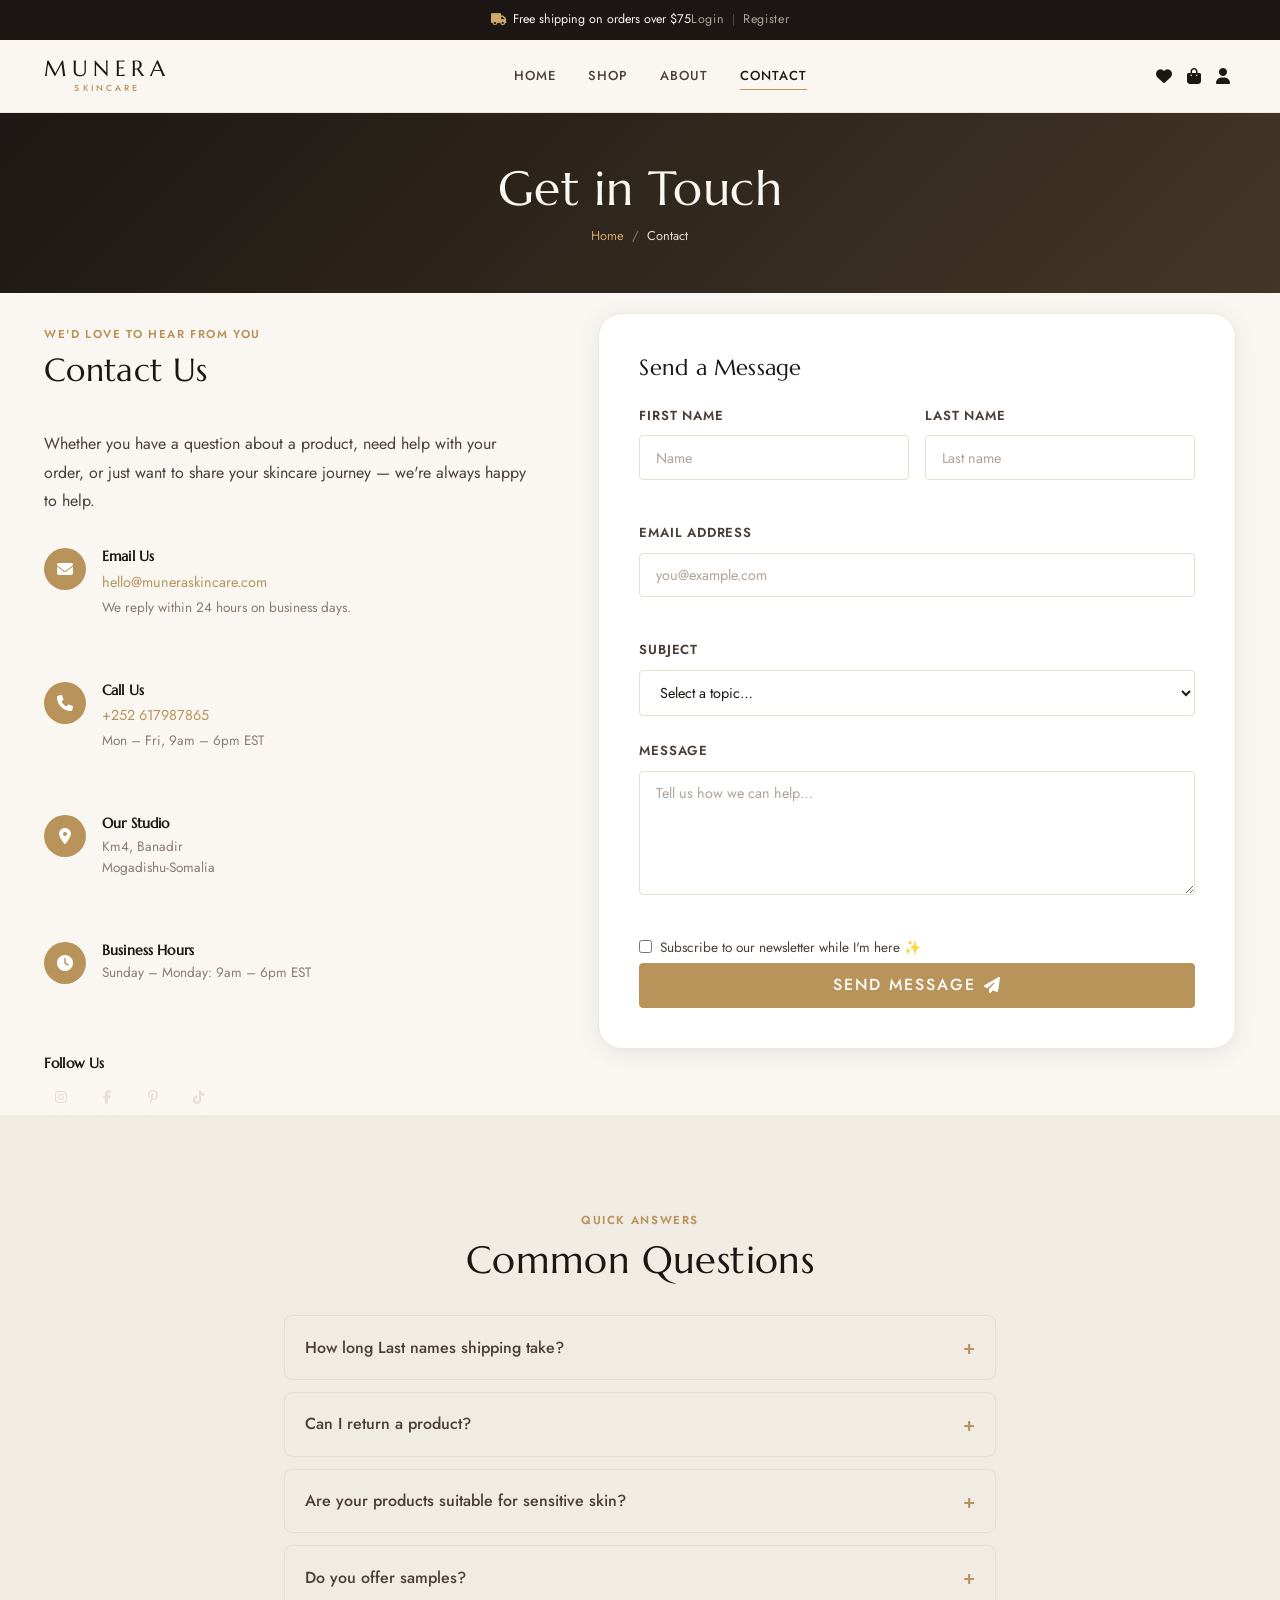
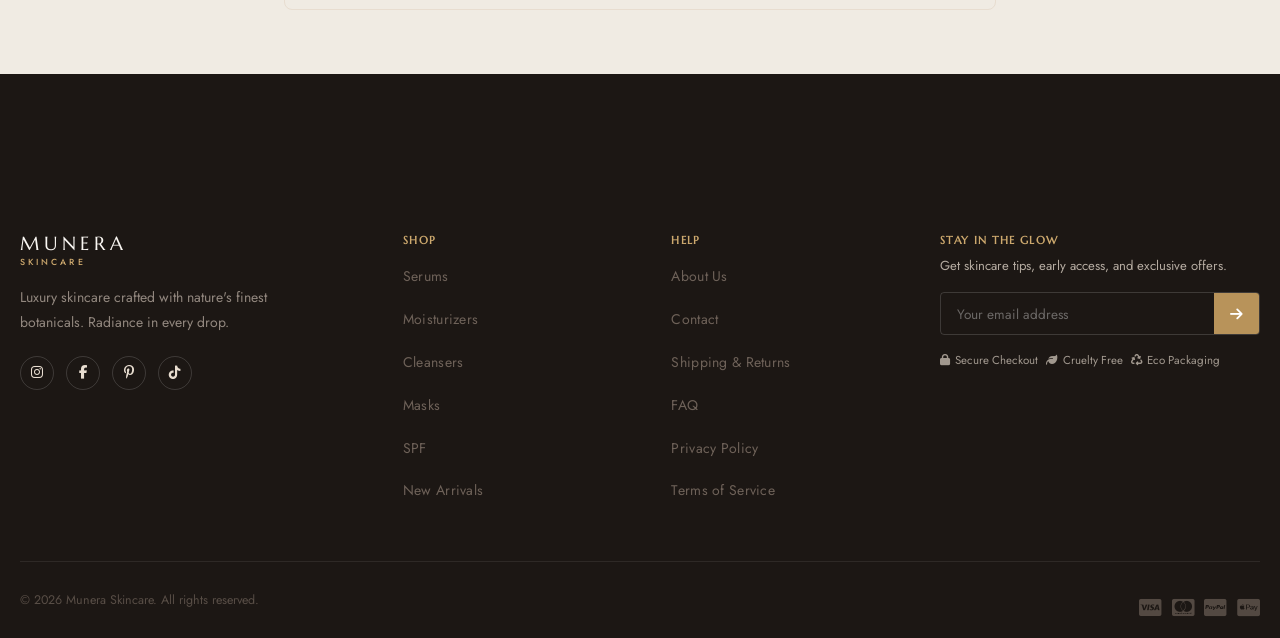
==== commit 9371d7df: "contact update" ====
--- a/contact.html
+++ b/contact.html
@@ -57,7 +57,7 @@
                 <div class="contact-icon"><i class="fas fa-phone"></i></div>
                 <div>
                   <h4>Call Us</h4>
-                  <a href="tel:+18005550123">+252 617987865</a>
+                  <a href="tel:+252617987865">+252 617987865</a>
                   <p>Mon – Fri, 9am – 6pm EST</p>
                 </div>
               </div>
@@ -65,14 +65,14 @@
                 <div class="contact-icon"><i class="fas fa-map-marker-alt"></i></div>
                 <div>
                   <h4>Our Studio</h4>
-                  <p>128 Botanical Way<br>New York, NY 10001, USA</p>
+                  <p>Km4, Banadir<br>Mogadishu-Somalia</p>
                 </div>
               </div>
               <div class="contact-info-item">
                 <div class="contact-icon"><i class="fas fa-clock"></i></div>
                 <div>
                   <h4>Business Hours</h4>
-                  <p>Monday – Friday: 9am – 6pm EST<br>Saturday: 10am – 3pm EST</p>
+                  <p>Sunday – Monday: 9am – 6pm EST</p>
                 </div>
               </div>
             </div>
